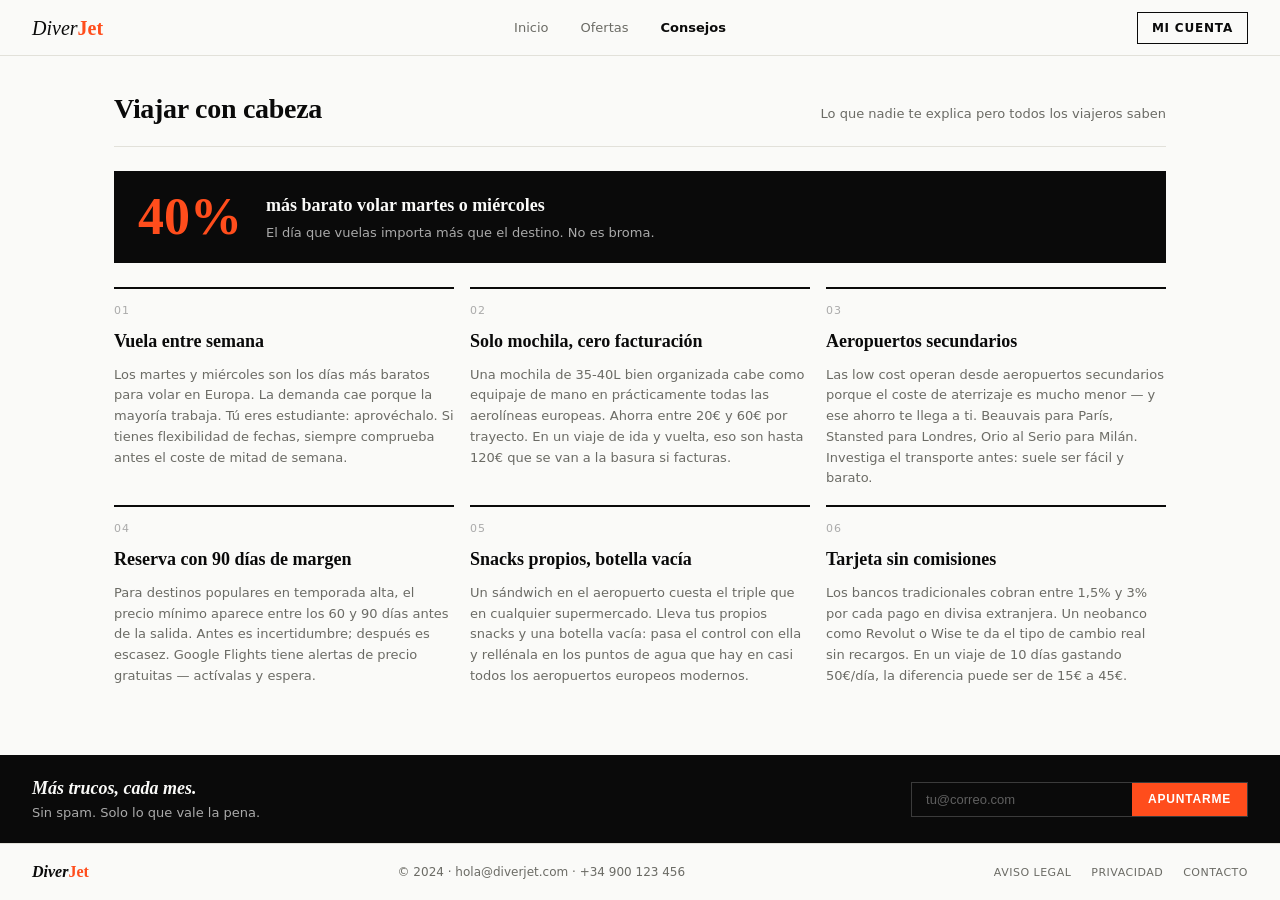
==== consejos.html @ 51740dae "Add files via upload" ====
<!DOCTYPE html>
<html lang="es">
<head>
  <meta charset="utf-8">
  <meta name="viewport" content="width=device-width, initial-scale=1">
  <title>Consejos — DiverJet</title>
  <link rel="stylesheet" href="estilo.css">
</head>
<body>

<nav>
  <a href="index.html" class="logo">Diver<b>Jet</b></a>
  <div class="nav-centro">
    <a href="index.html">Inicio</a>
    <a href="ofertas.html">Ofertas</a>
    <a href="consejos.html" class="activo">Consejos</a>
  </div>
  <a href="login.html" class="nav-btn">Mi cuenta</a>
</nav>

<main>
  <div class="cab">
    <h1>Viajar con cabeza</h1>
    <p>Lo que nadie te explica pero todos los viajeros saben</p>
  </div>

  <!-- Stat destacada -->
  <div style="background:var(--negro);color:var(--blanco);padding:20px 24px;margin-bottom:24px;display:flex;align-items:center;gap:24px;flex-wrap:wrap;">
    <div style="font-family:var(--font-titulo);font-size:52px;font-weight:bold;color:var(--acento);line-height:1;">40%</div>
    <div>
      <div style="font-family:var(--font-titulo);font-size:18px;font-weight:bold;margin-bottom:4px;">más barato volar martes o miércoles</div>
      <div style="font-size:13px;color:#aaa;">El día que vuelas importa más que el destino. No es broma.</div>
    </div>
  </div>

  <div class="grid">

    <div style="border-top: 2px solid var(--negro); padding-top: 14px;">
      <div style="font-size:11px;color:#aaa;text-transform:uppercase;letter-spacing:1px;margin-bottom:8px;">01</div>
      <div style="font-family:var(--font-titulo);font-size:18px;font-weight:bold;margin-bottom:10px;">Vuela entre semana</div>
      <p style="font-size:13px;color:var(--gris-texto);line-height:1.6;">Los martes y miércoles son los días más baratos para volar en Europa. La demanda cae porque la mayoría trabaja. Tú eres estudiante: aprovéchalo. Si tienes flexibilidad de fechas, siempre comprueba antes el coste de mitad de semana.</p>
    </div>

    <div style="border-top: 2px solid var(--negro); padding-top: 14px;">
      <div style="font-size:11px;color:#aaa;text-transform:uppercase;letter-spacing:1px;margin-bottom:8px;">02</div>
      <div style="font-family:var(--font-titulo);font-size:18px;font-weight:bold;margin-bottom:10px;">Solo mochila, cero facturación</div>
      <p style="font-size:13px;color:var(--gris-texto);line-height:1.6;">Una mochila de 35-40L bien organizada cabe como equipaje de mano en prácticamente todas las aerolíneas europeas. Ahorra entre 20€ y 60€ por trayecto. En un viaje de ida y vuelta, eso son hasta 120€ que se van a la basura si facturas.</p>
    </div>

    <div style="border-top: 2px solid var(--negro); padding-top: 14px;">
      <div style="font-size:11px;color:#aaa;text-transform:uppercase;letter-spacing:1px;margin-bottom:8px;">03</div>
      <div style="font-family:var(--font-titulo);font-size:18px;font-weight:bold;margin-bottom:10px;">Aeropuertos secundarios</div>
      <p style="font-size:13px;color:var(--gris-texto);line-height:1.6;">Las low cost operan desde aeropuertos secundarios porque el coste de aterrizaje es mucho menor — y ese ahorro te llega a ti. Beauvais para París, Stansted para Londres, Orio al Serio para Milán. Investiga el transporte antes: suele ser fácil y barato.</p>
    </div>

    <div style="border-top: 2px solid var(--negro); padding-top: 14px;">
      <div style="font-size:11px;color:#aaa;text-transform:uppercase;letter-spacing:1px;margin-bottom:8px;">04</div>
      <div style="font-family:var(--font-titulo);font-size:18px;font-weight:bold;margin-bottom:10px;">Reserva con 90 días de margen</div>
      <p style="font-size:13px;color:var(--gris-texto);line-height:1.6;">Para destinos populares en temporada alta, el precio mínimo aparece entre los 60 y 90 días antes de la salida. Antes es incertidumbre; después es escasez. Google Flights tiene alertas de precio gratuitas — actívalas y espera.</p>
    </div>

    <div style="border-top: 2px solid var(--negro); padding-top: 14px;">
      <div style="font-size:11px;color:#aaa;text-transform:uppercase;letter-spacing:1px;margin-bottom:8px;">05</div>
      <div style="font-family:var(--font-titulo);font-size:18px;font-weight:bold;margin-bottom:10px;">Snacks propios, botella vacía</div>
      <p style="font-size:13px;color:var(--gris-texto);line-height:1.6;">Un sándwich en el aeropuerto cuesta el triple que en cualquier supermercado. Lleva tus propios snacks y una botella vacía: pasa el control con ella y rellénala en los puntos de agua que hay en casi todos los aeropuertos europeos modernos.</p>
    </div>

    <div style="border-top: 2px solid var(--negro); padding-top: 14px;">
      <div style="font-size:11px;color:#aaa;text-transform:uppercase;letter-spacing:1px;margin-bottom:8px;">06</div>
      <div style="font-family:var(--font-titulo);font-size:18px;font-weight:bold;margin-bottom:10px;">Tarjeta sin comisiones</div>
      <p style="font-size:13px;color:var(--gris-texto);line-height:1.6;">Los bancos tradicionales cobran entre 1,5% y 3% por cada pago en divisa extranjera. Un neobanco como Revolut o Wise te da el tipo de cambio real sin recargos. En un viaje de 10 días gastando 50€/día, la diferencia puede ser de 15€ a 45€.</p>
    </div>

  </div>
</main>

<div class="tira-negra">
  <p><b>Más trucos, cada mes.</b><br><span style="font-size:13px;color:#aaa;">Sin spam. Solo lo que vale la pena.</span></p>
  <div class="tira-form">
    <input type="email" placeholder="tu@correo.com">
    <button>Apuntarme</button>
  </div>
</div>

<div class="pie">
  <a href="index.html" class="pie-logo">Diver<b>Jet</b></a>
  <span>© 2024 · hola@diverjet.com · +34 900 123 456</span>
  <ul class="pie-links">
    <li><a href="#">Aviso legal</a></li>
    <li><a href="#">Privacidad</a></li>
    <li><a href="#">Contacto</a></li>
  </ul>
</div>

</body>
</html>
---- estilo.css ----
*, *::before, *::after { box-sizing: border-box; margin: 0; padding: 0; }

:root {
  --negro: #0a0a0a;
  --blanco: #fafaf8;
  --acento: #ff4d1c;
  --gris: #f0efea;
  --gris-borde: #e2e1da;
  --gris-texto: #6b6b65;
  --font-titulo: Georgia, 'Times New Roman', serif;
  --font-cuerpo: system-ui, -apple-system, sans-serif;
}

body {
  font-family: var(--font-cuerpo);
  background: var(--blanco);
  color: var(--negro);
  min-height: 100vh;
  display: flex;
  flex-direction: column;
  line-height: 1.5;
}

/* ── NAV ── */
nav {
  position: sticky; top: 0; z-index: 100;
  background: var(--blanco);
  border-bottom: 1px solid var(--gris-borde);
  padding: 0 32px;
  height: 56px;
  display: flex;
  align-items: center;
  justify-content: space-between;
  gap: 24px;
}

.logo {
  font-family: var(--font-titulo);
  font-style: italic;
  font-size: 20px;
  color: var(--negro);
  text-decoration: none;
  white-space: nowrap;
}
.logo b { color: var(--acento); font-style: normal; }

.nav-centro {
  display: flex;
  gap: 8px;
  align-items: center;
}

.nav-centro a {
  font-size: 13px;
  color: var(--gris-texto);
  text-decoration: none;
  padding: 6px 12px;
  border-radius: 4px;
  transition: background 0.15s, color 0.15s;
}
.nav-centro a:hover { background: var(--gris); color: var(--negro); }
.nav-centro a.activo { color: var(--negro); font-weight: 600; }

.nav-btn {
  font-size: 12px;
  font-weight: 700;
  text-transform: uppercase;
  letter-spacing: 0.8px;
  color: var(--negro);
  text-decoration: none;
  border: 1.5px solid var(--negro);
  padding: 6px 14px;
  transition: all 0.15s;
  white-space: nowrap;
}
.nav-btn:hover { background: var(--negro); color: var(--blanco); }

/* ── CONTENIDO PRINCIPAL ── */
main {
  flex: 1;
  max-width: 1100px;
  width: 100%;
  margin: 0 auto;
  padding: 32px 24px 48px;
}

/* ── CABECERA DE SECCIÓN ── */
.cab {
  margin-bottom: 24px;
  padding-bottom: 16px;
  border-bottom: 1px solid var(--gris-borde);
  display: flex;
  align-items: baseline;
  justify-content: space-between;
  gap: 16px;
}

.cab h1, .cab h2 {
  font-family: var(--font-titulo);
  font-size: 28px;
  font-weight: bold;
  letter-spacing: -0.3px;
}

.cab p {
  font-size: 13px;
  color: var(--gris-texto);
}

/* ── BUSCADOR ── */
.buscador {
  display: flex;
  gap: 0;
  border: 1.5px solid var(--negro);
  margin-bottom: 32px;
}

.buscador input {
  flex: 1;
  padding: 11px 14px;
  border: none;
  border-right: 1px solid var(--gris-borde);
  font-family: var(--font-cuerpo);
  font-size: 14px;
  outline: none;
  background: var(--blanco);
  color: var(--negro);
  min-width: 0;
}
.buscador input::placeholder { color: #bbb; }

.buscador button {
  padding: 0 20px;
  background: var(--negro);
  color: var(--blanco);
  border: none;
  font-size: 12px;
  font-weight: 700;
  text-transform: uppercase;
  letter-spacing: 0.8px;
  cursor: pointer;
  white-space: nowrap;
  transition: background 0.15s;
}
.buscador button:hover { background: var(--acento); }

/* ── GRID DE TARJETAS ── */
.grid {
  display: grid;
  grid-template-columns: repeat(3, 1fr);
  gap: 16px;
}

.grid-2 { grid-template-columns: repeat(2, 1fr); }

/* ── TARJETA DESTINO ── */
.card {
  background: var(--blanco);
  border: 1px solid var(--gris-borde);
  display: flex;
  flex-direction: column;
  transition: border-color 0.15s, box-shadow 0.15s;
}
.card:hover { border-color: var(--negro); box-shadow: 0 2px 12px rgba(0,0,0,0.08); }

.card-inv {
  background: var(--negro);
  color: var(--blanco);
  border-color: var(--negro);
}

.card-head {
  padding: 20px 20px 0;
  display: flex;
  justify-content: space-between;
  align-items: flex-start;
}

.card-ciudad {
  font-family: var(--font-titulo);
  font-size: 22px;
  font-weight: bold;
  line-height: 1.1;
}

.card-inv .card-ciudad { color: var(--blanco); }

.card-precio {
  font-family: var(--font-titulo);
  font-size: 28px;
  font-weight: bold;
  color: var(--acento);
  line-height: 1;
}

.card-body {
  padding: 12px 20px;
  font-size: 13px;
  color: var(--gris-texto);
  line-height: 1.5;
  flex: 1;
}
.card-inv .card-body { color: #aaa; }

.card-pie {
  padding: 12px 20px 16px;
  display: flex;
  justify-content: space-between;
  align-items: center;
  border-top: 1px solid var(--gris-borde);
  gap: 8px;
}
.card-inv .card-pie { border-color: rgba(255,255,255,0.1); }

.card-meta {
  font-size: 11px;
  text-transform: uppercase;
  letter-spacing: 0.8px;
  color: #aaa;
}

/* ── ETIQUETAS ── */
.tag {
  display: inline-block;
  font-size: 10px;
  font-weight: 700;
  text-transform: uppercase;
  letter-spacing: 1px;
  padding: 3px 8px;
}
.tag-negro { background: var(--negro); color: var(--blanco); }
.tag-acento { background: var(--acento); color: var(--blanco); }
.tag-verde { background: #1a7a2e; color: white; }
.tag-amarillo { background: #f59e0b; color: white; }
.tag-gris { background: var(--gris); color: var(--gris-texto); }

/* ── BOTONES ── */
.btn {
  display: inline-block;
  font-size: 12px;
  font-weight: 700;
  text-transform: uppercase;
  letter-spacing: 0.8px;
  padding: 8px 16px;
  border: none;
  cursor: pointer;
  text-decoration: none;
  transition: all 0.15s;
}
.btn-negro { background: var(--negro); color: var(--blanco); }
.btn-negro:hover { background: var(--acento); }
.btn-gris { background: var(--gris); color: var(--negro); border: 1px solid var(--gris-borde); }
.btn-gris:hover { background: var(--gris-borde); }
.btn-outline { background: transparent; color: var(--negro); border: 1.5px solid var(--negro); }
.btn-outline:hover { background: var(--negro); color: var(--blanco); }
.btn-w { width: 100%; text-align: center; display: block; }

/* ── FORMULARIOS ── */
.form-grupo { margin-bottom: 16px; }

.form-grupo label {
  display: block;
  font-size: 11px;
  font-weight: 700;
  text-transform: uppercase;
  letter-spacing: 0.8px;
  margin-bottom: 6px;
}

.form-grupo input {
  width: 100%;
  padding: 11px 14px;
  border: 1.5px solid var(--gris-borde);
  font-family: var(--font-cuerpo);
  font-size: 14px;
  background: var(--blanco);
  color: var(--negro);
  outline: none;
  transition: border-color 0.15s;
}
.form-grupo input:focus { border-color: var(--negro); }
.form-grupo input::placeholder { color: #bbb; }

/* ── TIRA NEGRA ── */
.tira-negra {
  background: var(--negro);
  color: var(--blanco);
  padding: 20px 32px;
  display: flex;
  align-items: center;
  justify-content: space-between;
  gap: 16px;
  flex-wrap: wrap;
}
.tira-negra p { font-size: 14px; }
.tira-negra p b { font-family: var(--font-titulo); font-style: italic; font-size: 18px; }

.tira-form {
  display: flex;
  border: 1px solid rgba(255,255,255,0.2);
}
.tira-form input {
  padding: 9px 14px;
  background: transparent;
  border: none;
  color: var(--blanco);
  font-size: 13px;
  outline: none;
  width: 220px;
}
.tira-form input::placeholder { color: rgba(255,255,255,0.35); }
.tira-form button {
  padding: 9px 16px;
  background: var(--acento);
  border: none;
  color: white;
  font-size: 12px;
  font-weight: 700;
  text-transform: uppercase;
  letter-spacing: 0.8px;
  cursor: pointer;
}

/* ── PIE MINIMALISTA ── */
.pie {
  border-top: 1px solid var(--gris-borde);
  padding: 16px 32px;
  display: flex;
  align-items: center;
  justify-content: space-between;
  gap: 16px;
  flex-wrap: wrap;
  font-size: 12px;
  color: var(--gris-texto);
}

.pie-logo {
  font-family: var(--font-titulo);
  font-style: italic;
  font-weight: bold;
  font-size: 16px;
  color: var(--negro);
  text-decoration: none;
}
.pie-logo b { color: var(--acento); font-style: normal; }

.pie-links {
  display: flex;
  gap: 20px;
  list-style: none;
}
.pie-links a {
  color: var(--gris-texto);
  text-decoration: none;
  font-size: 11px;
  text-transform: uppercase;
  letter-spacing: 0.5px;
}
.pie-links a:hover { color: var(--negro); }

/* ── RESPONSIVE ── */
@media (max-width: 900px) {
  .grid { grid-template-columns: repeat(2, 1fr); }
  .grid-2 { grid-template-columns: 1fr; }
}

@media (max-width: 600px) {
  nav { padding: 0 16px; }
  .nav-centro { display: none; }
  main { padding: 20px 16px 32px; }
  .buscador { flex-direction: column; }
  .buscador input { border-right: none; border-bottom: 1px solid var(--gris-borde); }
  .buscador button { padding: 12px; }
  .grid { grid-template-columns: 1fr; }
  .cab { flex-direction: column; gap: 4px; }
  .tira-negra { flex-direction: column; align-items: flex-start; }
  .tira-form input { width: 100%; }
  .pie { flex-direction: column; align-items: flex-start; }
}
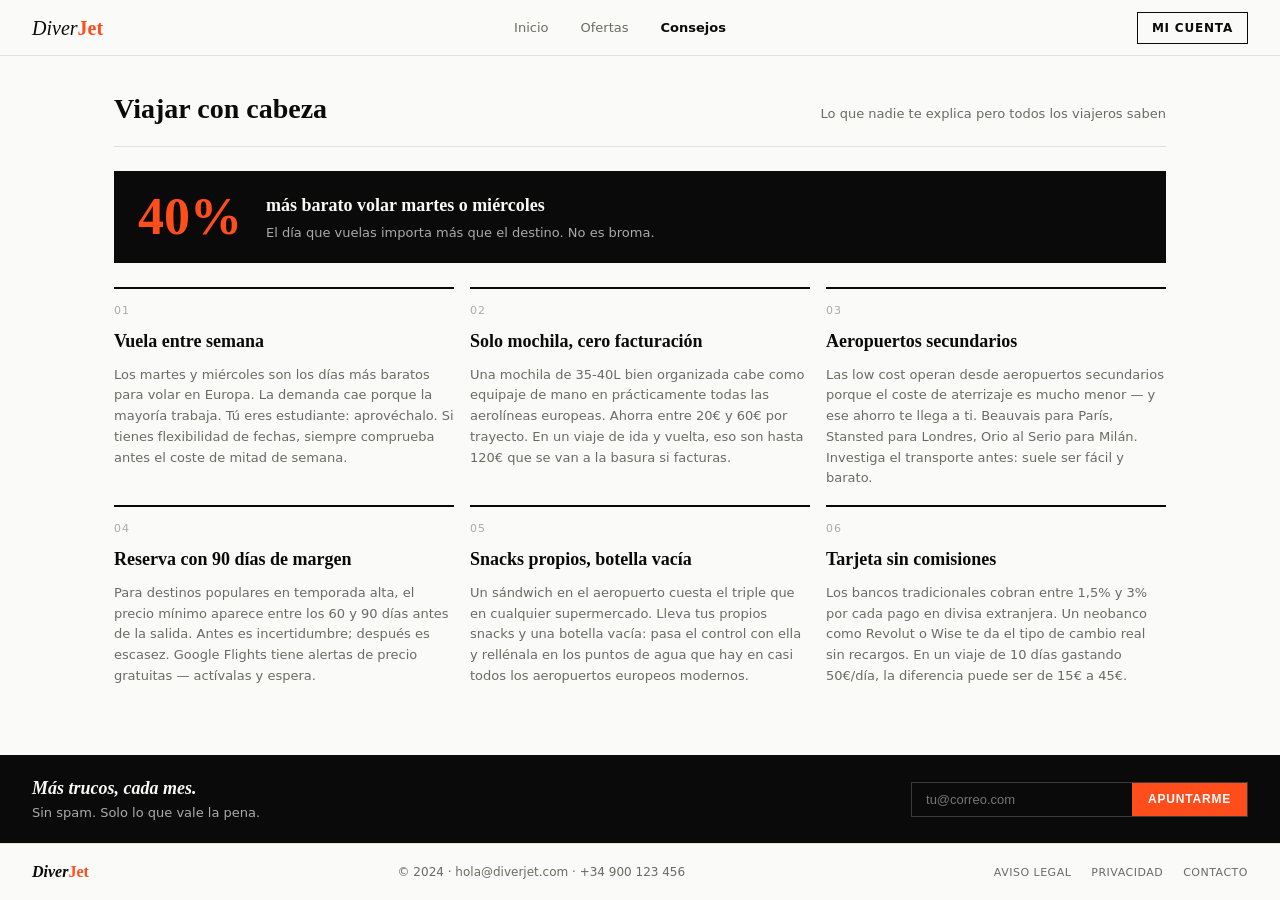
==== commit a7309291: "Refactoriza estilos: sin inline CSS y clases más simples" ====
--- a/consejos.html
+++ b/consejos.html
@@ -25,57 +25,57 @@
   </div>
 
   <!-- Stat destacada -->
-  <div style="background:var(--negro);color:var(--blanco);padding:20px 24px;margin-bottom:24px;display:flex;align-items:center;gap:24px;flex-wrap:wrap;">
-    <div style="font-family:var(--font-titulo);font-size:52px;font-weight:bold;color:var(--acento);line-height:1;">40%</div>
+  <div class="tip-stat">
+    <div class="tip-stat-num">40%</div>
     <div>
-      <div style="font-family:var(--font-titulo);font-size:18px;font-weight:bold;margin-bottom:4px;">más barato volar martes o miércoles</div>
-      <div style="font-size:13px;color:#aaa;">El día que vuelas importa más que el destino. No es broma.</div>
+      <div class="tip-stat-title">más barato volar martes o miércoles</div>
+      <div class="note">El día que vuelas importa más que el destino. No es broma.</div>
     </div>
   </div>
 
   <div class="grid">
 
-    <div style="border-top: 2px solid var(--negro); padding-top: 14px;">
-      <div style="font-size:11px;color:#aaa;text-transform:uppercase;letter-spacing:1px;margin-bottom:8px;">01</div>
-      <div style="font-family:var(--font-titulo);font-size:18px;font-weight:bold;margin-bottom:10px;">Vuela entre semana</div>
-      <p style="font-size:13px;color:var(--gris-texto);line-height:1.6;">Los martes y miércoles son los días más baratos para volar en Europa. La demanda cae porque la mayoría trabaja. Tú eres estudiante: aprovéchalo. Si tienes flexibilidad de fechas, siempre comprueba antes el coste de mitad de semana.</p>
+    <div class="section-item">
+      <div class="section-num">01</div>
+      <div class="section-title">Vuela entre semana</div>
+      <p class="section-text">Los martes y miércoles son los días más baratos para volar en Europa. La demanda cae porque la mayoría trabaja. Tú eres estudiante: aprovéchalo. Si tienes flexibilidad de fechas, siempre comprueba antes el coste de mitad de semana.</p>
     </div>
 
-    <div style="border-top: 2px solid var(--negro); padding-top: 14px;">
-      <div style="font-size:11px;color:#aaa;text-transform:uppercase;letter-spacing:1px;margin-bottom:8px;">02</div>
-      <div style="font-family:var(--font-titulo);font-size:18px;font-weight:bold;margin-bottom:10px;">Solo mochila, cero facturación</div>
-      <p style="font-size:13px;color:var(--gris-texto);line-height:1.6;">Una mochila de 35-40L bien organizada cabe como equipaje de mano en prácticamente todas las aerolíneas europeas. Ahorra entre 20€ y 60€ por trayecto. En un viaje de ida y vuelta, eso son hasta 120€ que se van a la basura si facturas.</p>
+    <div class="section-item">
+      <div class="section-num">02</div>
+      <div class="section-title">Solo mochila, cero facturación</div>
+      <p class="section-text">Una mochila de 35-40L bien organizada cabe como equipaje de mano en prácticamente todas las aerolíneas europeas. Ahorra entre 20€ y 60€ por trayecto. En un viaje de ida y vuelta, eso son hasta 120€ que se van a la basura si facturas.</p>
     </div>
 
-    <div style="border-top: 2px solid var(--negro); padding-top: 14px;">
-      <div style="font-size:11px;color:#aaa;text-transform:uppercase;letter-spacing:1px;margin-bottom:8px;">03</div>
-      <div style="font-family:var(--font-titulo);font-size:18px;font-weight:bold;margin-bottom:10px;">Aeropuertos secundarios</div>
-      <p style="font-size:13px;color:var(--gris-texto);line-height:1.6;">Las low cost operan desde aeropuertos secundarios porque el coste de aterrizaje es mucho menor — y ese ahorro te llega a ti. Beauvais para París, Stansted para Londres, Orio al Serio para Milán. Investiga el transporte antes: suele ser fácil y barato.</p>
+    <div class="section-item">
+      <div class="section-num">03</div>
+      <div class="section-title">Aeropuertos secundarios</div>
+      <p class="section-text">Las low cost operan desde aeropuertos secundarios porque el coste de aterrizaje es mucho menor — y ese ahorro te llega a ti. Beauvais para París, Stansted para Londres, Orio al Serio para Milán. Investiga el transporte antes: suele ser fácil y barato.</p>
     </div>
 
-    <div style="border-top: 2px solid var(--negro); padding-top: 14px;">
-      <div style="font-size:11px;color:#aaa;text-transform:uppercase;letter-spacing:1px;margin-bottom:8px;">04</div>
-      <div style="font-family:var(--font-titulo);font-size:18px;font-weight:bold;margin-bottom:10px;">Reserva con 90 días de margen</div>
-      <p style="font-size:13px;color:var(--gris-texto);line-height:1.6;">Para destinos populares en temporada alta, el precio mínimo aparece entre los 60 y 90 días antes de la salida. Antes es incertidumbre; después es escasez. Google Flights tiene alertas de precio gratuitas — actívalas y espera.</p>
+    <div class="section-item">
+      <div class="section-num">04</div>
+      <div class="section-title">Reserva con 90 días de margen</div>
+      <p class="section-text">Para destinos populares en temporada alta, el precio mínimo aparece entre los 60 y 90 días antes de la salida. Antes es incertidumbre; después es escasez. Google Flights tiene alertas de precio gratuitas — actívalas y espera.</p>
     </div>
 
-    <div style="border-top: 2px solid var(--negro); padding-top: 14px;">
-      <div style="font-size:11px;color:#aaa;text-transform:uppercase;letter-spacing:1px;margin-bottom:8px;">05</div>
-      <div style="font-family:var(--font-titulo);font-size:18px;font-weight:bold;margin-bottom:10px;">Snacks propios, botella vacía</div>
-      <p style="font-size:13px;color:var(--gris-texto);line-height:1.6;">Un sándwich en el aeropuerto cuesta el triple que en cualquier supermercado. Lleva tus propios snacks y una botella vacía: pasa el control con ella y rellénala en los puntos de agua que hay en casi todos los aeropuertos europeos modernos.</p>
+    <div class="section-item">
+      <div class="section-num">05</div>
+      <div class="section-title">Snacks propios, botella vacía</div>
+      <p class="section-text">Un sándwich en el aeropuerto cuesta el triple que en cualquier supermercado. Lleva tus propios snacks y una botella vacía: pasa el control con ella y rellénala en los puntos de agua que hay en casi todos los aeropuertos europeos modernos.</p>
     </div>
 
-    <div style="border-top: 2px solid var(--negro); padding-top: 14px;">
-      <div style="font-size:11px;color:#aaa;text-transform:uppercase;letter-spacing:1px;margin-bottom:8px;">06</div>
-      <div style="font-family:var(--font-titulo);font-size:18px;font-weight:bold;margin-bottom:10px;">Tarjeta sin comisiones</div>
-      <p style="font-size:13px;color:var(--gris-texto);line-height:1.6;">Los bancos tradicionales cobran entre 1,5% y 3% por cada pago en divisa extranjera. Un neobanco como Revolut o Wise te da el tipo de cambio real sin recargos. En un viaje de 10 días gastando 50€/día, la diferencia puede ser de 15€ a 45€.</p>
+    <div class="section-item">
+      <div class="section-num">06</div>
+      <div class="section-title">Tarjeta sin comisiones</div>
+      <p class="section-text">Los bancos tradicionales cobran entre 1,5% y 3% por cada pago en divisa extranjera. Un neobanco como Revolut o Wise te da el tipo de cambio real sin recargos. En un viaje de 10 días gastando 50€/día, la diferencia puede ser de 15€ a 45€.</p>
     </div>
 
   </div>
 </main>
 
 <div class="tira-negra">
-  <p><b>Más trucos, cada mes.</b><br><span style="font-size:13px;color:#aaa;">Sin spam. Solo lo que vale la pena.</span></p>
+  <p><b>Más trucos, cada mes.</b><br><span class="note">Sin spam. Solo lo que vale la pena.</span></p>
   <div class="tira-form">
     <input type="email" placeholder="tu@correo.com">
     <button>Apuntarme</button>
--- a/estilo.css
+++ b/estilo.css
@@ -21,7 +21,8 @@
   line-height: 1.5;
 }
 
-/* ── NAV ── */
+body.auth { background: var(--gris); }
+
 nav {
   position: sticky; top: 0; z-index: 100;
   background: var(--blanco);
@@ -44,19 +45,13 @@
 }
 .logo b { color: var(--acento); font-style: normal; }
 
-.nav-centro {
-  display: flex;
-  gap: 8px;
-  align-items: center;
-}
-
+.nav-centro { display: flex; gap: 8px; align-items: center; }
 .nav-centro a {
   font-size: 13px;
   color: var(--gris-texto);
   text-decoration: none;
   padding: 6px 12px;
   border-radius: 4px;
-  transition: background 0.15s, color 0.15s;
 }
 .nav-centro a:hover { background: var(--gris); color: var(--negro); }
 .nav-centro a.activo { color: var(--negro); font-weight: 600; }
@@ -70,12 +65,10 @@
   text-decoration: none;
   border: 1.5px solid var(--negro);
   padding: 6px 14px;
-  transition: all 0.15s;
   white-space: nowrap;
 }
 .nav-btn:hover { background: var(--negro); color: var(--blanco); }
 
-/* ── CONTENIDO PRINCIPAL ── */
 main {
   flex: 1;
   max-width: 1100px;
@@ -84,7 +77,6 @@
   padding: 32px 24px 48px;
 }
 
-/* ── CABECERA DE SECCIÓN ── */
 .cab {
   margin-bottom: 24px;
   padding-bottom: 16px;
@@ -94,41 +86,27 @@
   justify-content: space-between;
   gap: 16px;
 }
-
 .cab h1, .cab h2 {
   font-family: var(--font-titulo);
   font-size: 28px;
   font-weight: bold;
-  letter-spacing: -0.3px;
-}
-
-.cab p {
-  font-size: 13px;
-  color: var(--gris-texto);
-}
-
-/* ── BUSCADOR ── */
+}
+.cab p { font-size: 13px; color: var(--gris-texto); }
+
 .buscador {
   display: flex;
-  gap: 0;
   border: 1.5px solid var(--negro);
   margin-bottom: 32px;
 }
-
 .buscador input {
   flex: 1;
   padding: 11px 14px;
   border: none;
   border-right: 1px solid var(--gris-borde);
-  font-family: var(--font-cuerpo);
   font-size: 14px;
-  outline: none;
-  background: var(--blanco);
-  color: var(--negro);
+  background: var(--blanco);
   min-width: 0;
 }
-.buscador input::placeholder { color: #bbb; }
-
 .buscador button {
   padding: 0 20px;
   background: var(--negro);
@@ -139,35 +117,19 @@
   text-transform: uppercase;
   letter-spacing: 0.8px;
   cursor: pointer;
-  white-space: nowrap;
-  transition: background 0.15s;
-}
-.buscador button:hover { background: var(--acento); }
-
-/* ── GRID DE TARJETAS ── */
-.grid {
-  display: grid;
-  grid-template-columns: repeat(3, 1fr);
-  gap: 16px;
-}
-
+}
+
+.grid { display: grid; grid-template-columns: repeat(3, 1fr); gap: 16px; }
 .grid-2 { grid-template-columns: repeat(2, 1fr); }
 
-/* ── TARJETA DESTINO ── */
 .card {
   background: var(--blanco);
   border: 1px solid var(--gris-borde);
   display: flex;
   flex-direction: column;
-  transition: border-color 0.15s, box-shadow 0.15s;
-}
-.card:hover { border-color: var(--negro); box-shadow: 0 2px 12px rgba(0,0,0,0.08); }
-
-.card-inv {
-  background: var(--negro);
-  color: var(--blanco);
-  border-color: var(--negro);
-}
+}
+.card:hover { border-color: var(--negro); }
+.card-inv { background: var(--negro); color: var(--blanco); border-color: var(--negro); }
 
 .card-head {
   padding: 20px 20px 0;
@@ -175,16 +137,12 @@
   justify-content: space-between;
   align-items: flex-start;
 }
-
 .card-ciudad {
   font-family: var(--font-titulo);
   font-size: 22px;
   font-weight: bold;
   line-height: 1.1;
 }
-
-.card-inv .card-ciudad { color: var(--blanco); }
-
 .card-precio {
   font-family: var(--font-titulo);
   font-size: 28px;
@@ -192,16 +150,11 @@
   color: var(--acento);
   line-height: 1;
 }
-
-.card-body {
-  padding: 12px 20px;
-  font-size: 13px;
-  color: var(--gris-texto);
-  line-height: 1.5;
-  flex: 1;
-}
+.airport { font-size: 11px; text-transform: uppercase; letter-spacing: 0.8px; color: #aaa; margin-top: 4px; }
+.card-inv .airport { color: #888; }
+
+.card-body { padding: 12px 20px; font-size: 13px; color: var(--gris-texto); flex: 1; }
 .card-inv .card-body { color: #aaa; }
-
 .card-pie {
   padding: 12px 20px 16px;
   display: flex;
@@ -210,31 +163,14 @@
   border-top: 1px solid var(--gris-borde);
   gap: 8px;
 }
-.card-inv .card-pie { border-color: rgba(255,255,255,0.1); }
-
-.card-meta {
-  font-size: 11px;
-  text-transform: uppercase;
-  letter-spacing: 0.8px;
-  color: #aaa;
-}
-
-/* ── ETIQUETAS ── */
-.tag {
-  display: inline-block;
-  font-size: 10px;
-  font-weight: 700;
-  text-transform: uppercase;
-  letter-spacing: 1px;
-  padding: 3px 8px;
-}
+.card-meta { font-size: 11px; text-transform: uppercase; letter-spacing: 0.8px; color: #aaa; }
+
+.tag { display: inline-block; font-size: 10px; font-weight: 700; text-transform: uppercase; letter-spacing: 1px; padding: 3px 8px; }
 .tag-negro { background: var(--negro); color: var(--blanco); }
 .tag-acento { background: var(--acento); color: var(--blanco); }
-.tag-verde { background: #1a7a2e; color: white; }
-.tag-amarillo { background: #f59e0b; color: white; }
-.tag-gris { background: var(--gris); color: var(--gris-texto); }
-
-/* ── BOTONES ── */
+.tag-verde { background: #1a7a2e; color: #fff; }
+.tag-amarillo { background: #f59e0b; color: #fff; }
+
 .btn {
   display: inline-block;
   font-size: 12px;
@@ -242,46 +178,24 @@
   text-transform: uppercase;
   letter-spacing: 0.8px;
   padding: 8px 16px;
-  border: none;
-  cursor: pointer;
   text-decoration: none;
-  transition: all 0.15s;
 }
 .btn-negro { background: var(--negro); color: var(--blanco); }
-.btn-negro:hover { background: var(--acento); }
 .btn-gris { background: var(--gris); color: var(--negro); border: 1px solid var(--gris-borde); }
-.btn-gris:hover { background: var(--gris-borde); }
-.btn-outline { background: transparent; color: var(--negro); border: 1.5px solid var(--negro); }
-.btn-outline:hover { background: var(--negro); color: var(--blanco); }
 .btn-w { width: 100%; text-align: center; display: block; }
-
-/* ── FORMULARIOS ── */
+.btn-lg { padding: 13px; }
+.btn-gap { margin-top: 4px; }
+
 .form-grupo { margin-bottom: 16px; }
-
-.form-grupo label {
-  display: block;
-  font-size: 11px;
-  font-weight: 700;
-  text-transform: uppercase;
-  letter-spacing: 0.8px;
-  margin-bottom: 6px;
-}
-
+.form-grupo label { display: block; font-size: 11px; font-weight: 700; text-transform: uppercase; letter-spacing: 0.8px; margin-bottom: 6px; }
 .form-grupo input {
   width: 100%;
   padding: 11px 14px;
   border: 1.5px solid var(--gris-borde);
-  font-family: var(--font-cuerpo);
   font-size: 14px;
   background: var(--blanco);
-  color: var(--negro);
-  outline: none;
-  transition: border-color 0.15s;
-}
-.form-grupo input:focus { border-color: var(--negro); }
-.form-grupo input::placeholder { color: #bbb; }
-
-/* ── TIRA NEGRA ── */
+}
+
 .tira-negra {
   background: var(--negro);
   color: var(--blanco);
@@ -294,34 +208,11 @@
 }
 .tira-negra p { font-size: 14px; }
 .tira-negra p b { font-family: var(--font-titulo); font-style: italic; font-size: 18px; }
-
-.tira-form {
-  display: flex;
-  border: 1px solid rgba(255,255,255,0.2);
-}
-.tira-form input {
-  padding: 9px 14px;
-  background: transparent;
-  border: none;
-  color: var(--blanco);
-  font-size: 13px;
-  outline: none;
-  width: 220px;
-}
-.tira-form input::placeholder { color: rgba(255,255,255,0.35); }
-.tira-form button {
-  padding: 9px 16px;
-  background: var(--acento);
-  border: none;
-  color: white;
-  font-size: 12px;
-  font-weight: 700;
-  text-transform: uppercase;
-  letter-spacing: 0.8px;
-  cursor: pointer;
-}
-
-/* ── PIE MINIMALISTA ── */
+.note { font-size: 13px; color: #aaa; }
+.tira-form { display: flex; border: 1px solid rgba(255,255,255,0.2); }
+.tira-form input { padding: 9px 14px; background: transparent; border: none; color: var(--blanco); font-size: 13px; width: 220px; }
+.tira-form button { padding: 9px 16px; background: var(--acento); border: none; color: #fff; font-size: 12px; font-weight: 700; text-transform: uppercase; letter-spacing: 0.8px; cursor: pointer; }
+
 .pie {
   border-top: 1px solid var(--gris-borde);
   padding: 16px 32px;
@@ -333,35 +224,87 @@
   font-size: 12px;
   color: var(--gris-texto);
 }
-
-.pie-logo {
-  font-family: var(--font-titulo);
-  font-style: italic;
-  font-weight: bold;
-  font-size: 16px;
-  color: var(--negro);
-  text-decoration: none;
-}
+.pie-logo { font-family: var(--font-titulo); font-style: italic; font-weight: bold; font-size: 16px; color: var(--negro); text-decoration: none; }
 .pie-logo b { color: var(--acento); font-style: normal; }
-
-.pie-links {
-  display: flex;
-  gap: 20px;
-  list-style: none;
-}
-.pie-links a {
-  color: var(--gris-texto);
-  text-decoration: none;
-  font-size: 11px;
-  text-transform: uppercase;
-  letter-spacing: 0.5px;
-}
-.pie-links a:hover { color: var(--negro); }
-
-/* ── RESPONSIVE ── */
+.pie-links { display: flex; gap: 20px; list-style: none; }
+.pie-links a { color: var(--gris-texto); text-decoration: none; font-size: 11px; text-transform: uppercase; letter-spacing: 0.5px; }
+
+/* utilidades */
+.mt-8 { margin-top: 8px; }
+.mb-32 { margin-bottom: 32px; }
+.mb-8 { margin-bottom: 8px; }
+.link-muted { font-size: 13px; color: var(--gris-texto); text-decoration: none; }
+.section-item { border-top: 2px solid var(--negro); padding-top: 14px; }
+.section-num { font-size: 11px; color: #aaa; text-transform: uppercase; letter-spacing: 1px; margin-bottom: 8px; }
+.section-title { font-family: var(--font-titulo); font-size: 18px; font-weight: bold; margin-bottom: 10px; }
+.section-text { font-size: 13px; color: var(--gris-texto); line-height: 1.6; }
+.home .section-title { font-size: 17px; margin-bottom: 8px; }
+.home .section-text { line-height: 1.5; }
+
+/* login */
+.login-wrap { flex: 1; display: flex; align-items: center; justify-content: center; padding: 40px 16px; }
+.login-box { background: var(--blanco); border: 1px solid var(--gris-borde); padding: 40px 36px; width: 100%; max-width: 400px; }
+.login-titulo { font-family: var(--font-titulo); font-size: 26px; font-weight: bold; margin-bottom: 4px; }
+.login-sub { font-size: 13px; color: var(--gris-texto); margin-bottom: 28px; }
+.divider { height: 1px; background: var(--gris-borde); margin: 24px 0; }
+.forgot { display: block; text-align: right; font-size: 12px; color: var(--gris-texto); text-decoration: none; margin-top: -8px; margin-bottom: 20px; }
+.login-pie { font-size: 13px; color: var(--gris-texto); text-align: center; }
+.login-pie a { color: var(--negro); font-weight: 700; text-decoration: none; }
+
+/* registro */
+.reg-wrap { flex: 1; display: flex; justify-content: center; padding: 40px 16px; }
+.reg-pitch { background: var(--negro); color: var(--blanco); padding: 40px 36px; width: 320px; display: flex; flex-direction: column; justify-content: center; gap: 20px; }
+.reg-pitch h2 { font-family: var(--font-titulo); font-size: 26px; font-weight: bold; line-height: 1.2; }
+.reg-pitch h2 em { color: var(--acento); }
+.pitch-list { list-style: none; display: flex; flex-direction: column; gap: 12px; }
+.pitch-list li { font-size: 13px; color: #aaa; display: flex; gap: 10px; }
+.pitch-list li::before { content: '→'; color: var(--acento); }
+.reg-box { background: var(--blanco); border: 1px solid var(--gris-borde); border-left: none; padding: 40px 36px; width: 380px; }
+.reg-titulo { font-family: var(--font-titulo); font-size: 24px; font-weight: bold; margin-bottom: 4px; }
+.reg-sub, .reg-pie { font-size: 13px; color: var(--gris-texto); }
+.reg-sub { margin-bottom: 24px; }
+.reg-pie { text-align: center; margin-top: 20px; }
+.reg-pie a { color: var(--negro); font-weight: 700; text-decoration: none; }
+
+/* ofertas */
+.filtros { display: flex; gap: 8px; margin-bottom: 20px; flex-wrap: wrap; align-items: center; }
+.filtro-label { font-size: 11px; font-weight: 700; text-transform: uppercase; letter-spacing: 0.8px; color: var(--gris-texto); }
+.filtro-btn { font-size: 12px; padding: 5px 12px; border: 1px solid var(--gris-borde); background: var(--blanco); }
+.filtro-btn.on { background: var(--negro); color: var(--blanco); border-color: var(--negro); }
+.contador { font-size: 12px; color: var(--gris-texto); margin-bottom: 16px; }
+.contador b { color: var(--negro); }
+
+/* consejos */
+.tip-stat { background: var(--negro); color: var(--blanco); padding: 20px 24px; margin-bottom: 24px; display: flex; align-items: center; gap: 24px; flex-wrap: wrap; }
+.tip-stat-num { font-family: var(--font-titulo); font-size: 52px; font-weight: bold; color: var(--acento); line-height: 1; }
+.tip-stat-title { font-family: var(--font-titulo); font-size: 18px; font-weight: bold; margin-bottom: 4px; }
+
+/* perfil */
+.subhead { font-size: 11px; font-weight: 700; text-transform: uppercase; letter-spacing: 1px; color: var(--gris-texto); margin-bottom: 12px; display: flex; align-items: center; gap: 10px; }
+.subhead.mt { margin-top: 28px; }
+.subhead .line { flex: 1; height: 1px; background: var(--gris-borde); display: block; }
+.viaje-row { border: 1px solid var(--gris-borde); padding: 20px; display: flex; justify-content: space-between; align-items: center; gap: 16px; flex-wrap: wrap; margin-bottom: 8px; }
+.viaje-row.alerta { border-color: #f59e0b; border-width: 1.5px; }
+.viaje-info { display: flex; gap: 16px; align-items: center; flex: 1; min-width: 0; }
+.viaje-iata { width: 60px; height: 60px; background: var(--negro); color: var(--blanco); display: flex; flex-direction: column; align-items: center; justify-content: center; font-size: 14px; font-weight: 700; letter-spacing: 1px; }
+.viaje-iata small { font-size: 9px; color: #aaa; }
+.viaje-titulo { font-family: var(--font-titulo); font-size: 18px; font-weight: bold; margin-bottom: 4px; display: flex; gap: 8px; flex-wrap: wrap; }
+.viaje-detalle { font-size: 13px; color: var(--gris-texto); }
+.viaje-link { font-size: 12px; font-weight: 700; color: var(--negro); text-decoration: none; border-bottom: 1px solid var(--negro); margin-top: 6px; display: inline-block; }
+.viaje-accion { text-align: right; }
+.viaje-precio { font-family: var(--font-titulo); font-size: 28px; font-weight: bold; margin-bottom: 8px; }
+.viaje-precio-pagado { color: var(--gris-texto); }
+.timer { font-size: 11px; color: #f59e0b; font-weight: 700; text-transform: uppercase; letter-spacing: 0.5px; margin-bottom: 8px; }
+
 @media (max-width: 900px) {
   .grid { grid-template-columns: repeat(2, 1fr); }
   .grid-2 { grid-template-columns: 1fr; }
+}
+
+@media (max-width: 720px) {
+  .reg-wrap { flex-direction: column; padding: 20px 16px; }
+  .reg-pitch, .reg-box { width: 100%; }
+  .reg-box { border-left: 1px solid var(--gris-borde); border-top: none; }
 }
 
 @media (max-width: 600px) {
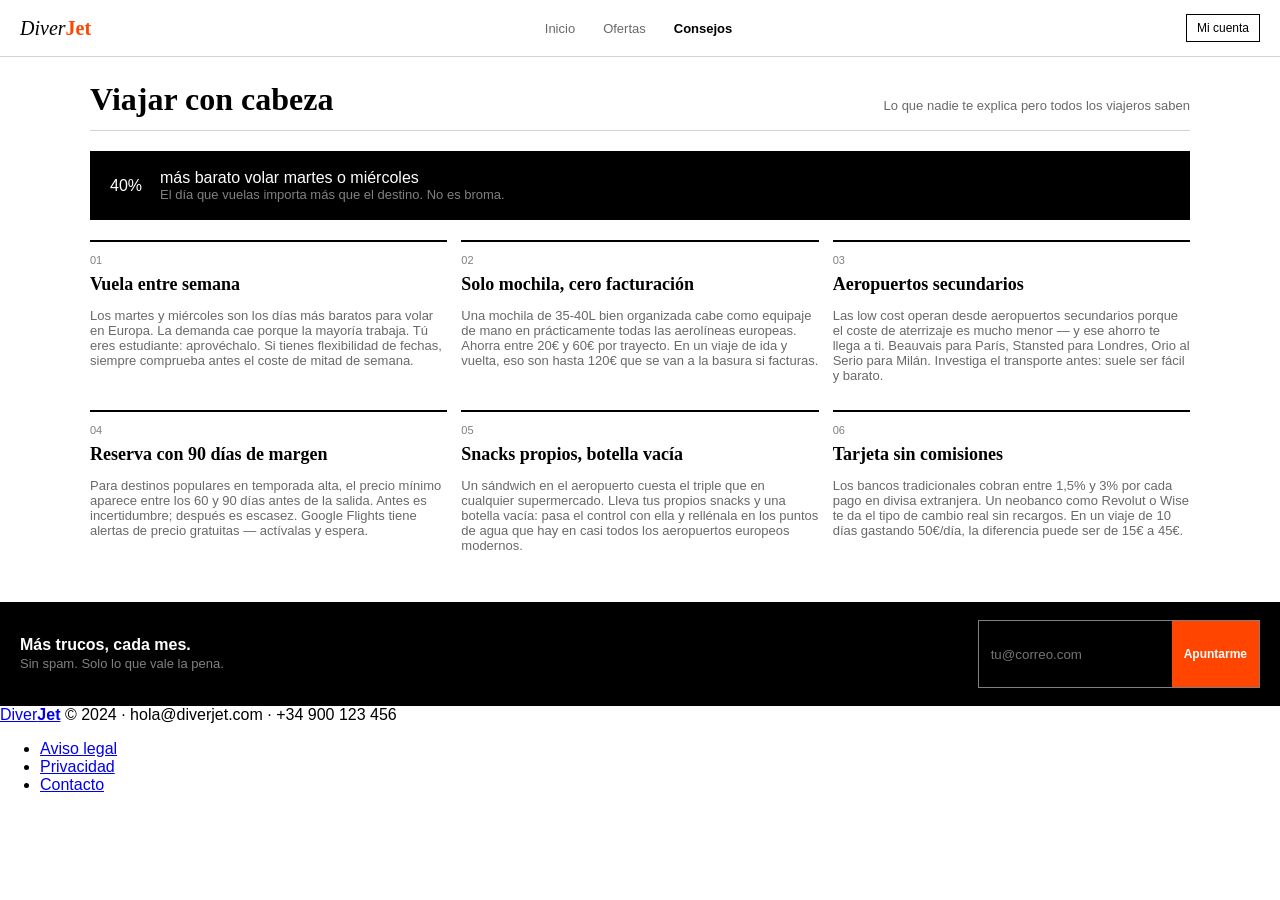
==== commit f3f4e7ef: "Aplica CSS básico con clases cortas y legibles" ====
--- a/consejos.html
+++ b/consejos.html
@@ -25,57 +25,57 @@
   </div>
 
   <!-- Stat destacada -->
-  <div class="tip-stat">
-    <div class="tip-stat-num">40%</div>
+  <div class="resumen">
+    <div class="resumen-num">40%</div>
     <div>
-      <div class="tip-stat-title">más barato volar martes o miércoles</div>
-      <div class="note">El día que vuelas importa más que el destino. No es broma.</div>
+      <div class="resumen-titulo">más barato volar martes o miércoles</div>
+      <div class="mini">El día que vuelas importa más que el destino. No es broma.</div>
     </div>
   </div>
 
   <div class="grid">
 
-    <div class="section-item">
-      <div class="section-num">01</div>
-      <div class="section-title">Vuela entre semana</div>
-      <p class="section-text">Los martes y miércoles son los días más baratos para volar en Europa. La demanda cae porque la mayoría trabaja. Tú eres estudiante: aprovéchalo. Si tienes flexibilidad de fechas, siempre comprueba antes el coste de mitad de semana.</p>
+    <div class="tip">
+      <div class="tip-num">01</div>
+      <div class="tip-titulo">Vuela entre semana</div>
+      <p class="tip-texto">Los martes y miércoles son los días más baratos para volar en Europa. La demanda cae porque la mayoría trabaja. Tú eres estudiante: aprovéchalo. Si tienes flexibilidad de fechas, siempre comprueba antes el coste de mitad de semana.</p>
     </div>
 
-    <div class="section-item">
-      <div class="section-num">02</div>
-      <div class="section-title">Solo mochila, cero facturación</div>
-      <p class="section-text">Una mochila de 35-40L bien organizada cabe como equipaje de mano en prácticamente todas las aerolíneas europeas. Ahorra entre 20€ y 60€ por trayecto. En un viaje de ida y vuelta, eso son hasta 120€ que se van a la basura si facturas.</p>
+    <div class="tip">
+      <div class="tip-num">02</div>
+      <div class="tip-titulo">Solo mochila, cero facturación</div>
+      <p class="tip-texto">Una mochila de 35-40L bien organizada cabe como equipaje de mano en prácticamente todas las aerolíneas europeas. Ahorra entre 20€ y 60€ por trayecto. En un viaje de ida y vuelta, eso son hasta 120€ que se van a la basura si facturas.</p>
     </div>
 
-    <div class="section-item">
-      <div class="section-num">03</div>
-      <div class="section-title">Aeropuertos secundarios</div>
-      <p class="section-text">Las low cost operan desde aeropuertos secundarios porque el coste de aterrizaje es mucho menor — y ese ahorro te llega a ti. Beauvais para París, Stansted para Londres, Orio al Serio para Milán. Investiga el transporte antes: suele ser fácil y barato.</p>
+    <div class="tip">
+      <div class="tip-num">03</div>
+      <div class="tip-titulo">Aeropuertos secundarios</div>
+      <p class="tip-texto">Las low cost operan desde aeropuertos secundarios porque el coste de aterrizaje es mucho menor — y ese ahorro te llega a ti. Beauvais para París, Stansted para Londres, Orio al Serio para Milán. Investiga el transporte antes: suele ser fácil y barato.</p>
     </div>
 
-    <div class="section-item">
-      <div class="section-num">04</div>
-      <div class="section-title">Reserva con 90 días de margen</div>
-      <p class="section-text">Para destinos populares en temporada alta, el precio mínimo aparece entre los 60 y 90 días antes de la salida. Antes es incertidumbre; después es escasez. Google Flights tiene alertas de precio gratuitas — actívalas y espera.</p>
+    <div class="tip">
+      <div class="tip-num">04</div>
+      <div class="tip-titulo">Reserva con 90 días de margen</div>
+      <p class="tip-texto">Para destinos populares en temporada alta, el precio mínimo aparece entre los 60 y 90 días antes de la salida. Antes es incertidumbre; después es escasez. Google Flights tiene alertas de precio gratuitas — actívalas y espera.</p>
     </div>
 
-    <div class="section-item">
-      <div class="section-num">05</div>
-      <div class="section-title">Snacks propios, botella vacía</div>
-      <p class="section-text">Un sándwich en el aeropuerto cuesta el triple que en cualquier supermercado. Lleva tus propios snacks y una botella vacía: pasa el control con ella y rellénala en los puntos de agua que hay en casi todos los aeropuertos europeos modernos.</p>
+    <div class="tip">
+      <div class="tip-num">05</div>
+      <div class="tip-titulo">Snacks propios, botella vacía</div>
+      <p class="tip-texto">Un sándwich en el aeropuerto cuesta el triple que en cualquier supermercado. Lleva tus propios snacks y una botella vacía: pasa el control con ella y rellénala en los puntos de agua que hay en casi todos los aeropuertos europeos modernos.</p>
     </div>
 
-    <div class="section-item">
-      <div class="section-num">06</div>
-      <div class="section-title">Tarjeta sin comisiones</div>
-      <p class="section-text">Los bancos tradicionales cobran entre 1,5% y 3% por cada pago en divisa extranjera. Un neobanco como Revolut o Wise te da el tipo de cambio real sin recargos. En un viaje de 10 días gastando 50€/día, la diferencia puede ser de 15€ a 45€.</p>
+    <div class="tip">
+      <div class="tip-num">06</div>
+      <div class="tip-titulo">Tarjeta sin comisiones</div>
+      <p class="tip-texto">Los bancos tradicionales cobran entre 1,5% y 3% por cada pago en divisa extranjera. Un neobanco como Revolut o Wise te da el tipo de cambio real sin recargos. En un viaje de 10 días gastando 50€/día, la diferencia puede ser de 15€ a 45€.</p>
     </div>
 
   </div>
 </main>
 
 <div class="tira-negra">
-  <p><b>Más trucos, cada mes.</b><br><span class="note">Sin spam. Solo lo que vale la pena.</span></p>
+  <p><b>Más trucos, cada mes.</b><br><span class="mini">Sin spam. Solo lo que vale la pena.</span></p>
   <div class="tira-form">
     <input type="email" placeholder="tu@correo.com">
     <button>Apuntarme</button>
--- a/estilo.css
+++ b/estilo.css
@@ -1,322 +1,336 @@
-*, *::before, *::after { box-sizing: border-box; margin: 0; padding: 0; }
-
-:root {
-  --negro: #0a0a0a;
-  --blanco: #fafaf8;
-  --acento: #ff4d1c;
-  --gris: #f0efea;
-  --gris-borde: #e2e1da;
-  --gris-texto: #6b6b65;
-  --font-titulo: Georgia, 'Times New Roman', serif;
-  --font-cuerpo: system-ui, -apple-system, sans-serif;
-}
-
 body {
-  font-family: var(--font-cuerpo);
-  background: var(--blanco);
-  color: var(--negro);
-  min-height: 100vh;
-  display: flex;
-  flex-direction: column;
-  line-height: 1.5;
-}
-
-body.auth { background: var(--gris); }
+  margin: 0;
+  font-family: Arial, sans-serif;
+  background: white;
+  color: black;
+}
+
+body.auth {
+  background: whitesmoke;
+}
 
 nav {
-  position: sticky; top: 0; z-index: 100;
-  background: var(--blanco);
-  border-bottom: 1px solid var(--gris-borde);
-  padding: 0 32px;
   height: 56px;
-  display: flex;
-  align-items: center;
-  justify-content: space-between;
-  gap: 24px;
+  padding: 0 20px;
+  border-bottom: 1px solid lightgray;
+  display: flex;
+  align-items: center;
+  justify-content: space-between;
 }
 
 .logo {
-  font-family: var(--font-titulo);
+  font-family: Georgia, serif;
+  font-size: 20px;
   font-style: italic;
-  font-size: 20px;
-  color: var(--negro);
   text-decoration: none;
-  white-space: nowrap;
-}
-.logo b { color: var(--acento); font-style: normal; }
-
-.nav-centro { display: flex; gap: 8px; align-items: center; }
+  color: black;
+}
+
+.logo b { color: orangered; font-style: normal; }
+
+.nav-centro { display: flex; gap: 8px; }
+
 .nav-centro a {
+  text-decoration: none;
+  color: dimgray;
   font-size: 13px;
-  color: var(--gris-texto);
+  padding: 6px 10px;
+}
+
+.nav-centro .activo { color: black; font-weight: bold; }
+
+.nav-btn {
+  border: 1px solid black;
+  padding: 6px 10px;
   text-decoration: none;
-  padding: 6px 12px;
-  border-radius: 4px;
-}
-.nav-centro a:hover { background: var(--gris); color: var(--negro); }
-.nav-centro a.activo { color: var(--negro); font-weight: 600; }
-
-.nav-btn {
+  color: black;
   font-size: 12px;
-  font-weight: 700;
-  text-transform: uppercase;
-  letter-spacing: 0.8px;
-  color: var(--negro);
-  text-decoration: none;
-  border: 1.5px solid var(--negro);
-  padding: 6px 14px;
-  white-space: nowrap;
-}
-.nav-btn:hover { background: var(--negro); color: var(--blanco); }
+}
 
 main {
-  flex: 1;
   max-width: 1100px;
-  width: 100%;
   margin: 0 auto;
-  padding: 32px 24px 48px;
+  padding: 24px 16px 36px;
 }
 
 .cab {
-  margin-bottom: 24px;
-  padding-bottom: 16px;
-  border-bottom: 1px solid var(--gris-borde);
-  display: flex;
+  border-bottom: 1px solid lightgray;
+  margin-bottom: 20px;
+  padding-bottom: 12px;
+  display: flex;
+  justify-content: space-between;
   align-items: baseline;
-  justify-content: space-between;
-  gap: 16px;
-}
-.cab h1, .cab h2 {
-  font-family: var(--font-titulo);
-  font-size: 28px;
-  font-weight: bold;
-}
-.cab p { font-size: 13px; color: var(--gris-texto); }
+  gap: 10px;
+}
+
+.cab2 { margin-top: 8px; }
+
+.cab h1,
+.cab h2 {
+  margin: 0;
+  font-family: Georgia, serif;
+}
+
+.cab p { margin: 0; font-size: 13px; color: dimgray; }
+
+.link { color: dimgray; text-decoration: none; font-size: 13px; }
 
 .buscador {
-  display: flex;
-  border: 1.5px solid var(--negro);
-  margin-bottom: 32px;
-}
+  border: 1px solid black;
+  display: flex;
+  margin-bottom: 22px;
+}
+
 .buscador input {
   flex: 1;
-  padding: 11px 14px;
   border: none;
-  border-right: 1px solid var(--gris-borde);
+  border-right: 1px solid lightgray;
+  padding: 10px;
+}
+
+.buscador button {
+  border: none;
+  background: black;
+  color: white;
+  font-size: 12px;
+  font-weight: bold;
+  padding: 0 14px;
+}
+
+.grid {
+  display: grid;
+  grid-template-columns: repeat(3, 1fr);
+  gap: 14px;
+}
+
+.of-grid { margin-bottom: 28px; }
+
+.card {
+  border: 1px solid lightgray;
+  background: white;
+  display: flex;
+  flex-direction: column;
+}
+
+.card-inv { background: black; color: white; }
+
+.card-head {
+  padding: 16px 16px 0;
+  display: flex;
+  justify-content: space-between;
+}
+
+.etq { margin-bottom: 8px; }
+
+.card-ciudad { font-family: Georgia, serif; font-size: 22px; font-weight: bold; }
+.airport { font-size: 11px; color: gray; margin-top: 4px; }
+.card-precio { font-family: Georgia, serif; font-size: 28px; color: orangered; font-weight: bold; }
+
+.card-body {
+  padding: 10px 16px;
+  font-size: 13px;
+  color: dimgray;
+  flex: 1;
+}
+
+.card-inv .card-body { color: gray; }
+
+.card-pie {
+  border-top: 1px solid lightgray;
+  padding: 12px 16px;
+  display: flex;
+  justify-content: space-between;
+  align-items: center;
+  gap: 10px;
+}
+
+.card-meta { font-size: 11px; color: gray; }
+
+.tag { font-size: 10px; font-weight: bold; padding: 3px 8px; }
+.tag-acento { background: orangered; color: white; }
+.tag-negro { background: black; color: white; }
+.tag-amarillo { background: orange; color: white; }
+.tag-verde { background: green; color: white; }
+
+.btn { text-decoration: none; font-size: 12px; font-weight: bold; padding: 8px 12px; }
+.btn-negro { background: black; color: white; }
+.btn-gris { background: whitesmoke; color: black; border: 1px solid lightgray; }
+.btn-w { display: block; width: 100%; text-align: center; }
+
+.tip {
+  border-top: 2px solid black;
+  padding-top: 12px;
+}
+
+.tip-num { font-size: 11px; color: gray; margin-bottom: 8px; }
+.tip-titulo { font-family: Georgia, serif; font-size: 18px; font-weight: bold; margin-bottom: 8px; }
+.tip-texto { font-size: 13px; color: dimgray; }
+.inicio .tip-titulo { font-size: 17px; }
+
+.resumen {
+  background: black;
+  color: white;
+  padding: 18px 20px;
+  margin-bottom: 20px;
+  display: flex;
+  gap: 18px;
+  align-items: center;
+}
+
+.res-num { font-family: Georgia, serif; font-size: 52px; color: orangered; font-weight: bold; }
+.res-tit { font-family: Georgia, serif; font-size: 18px; font-weight: bold; margin-bottom: 4px; }
+
+.mini { font-size: 13px; color: gray; }
+
+.tira-negra {
+  background: black;
+  color: white;
+  padding: 18px 20px;
+  display: flex;
+  justify-content: space-between;
+  gap: 10px;
+  flex-wrap: wrap;
+}
+
+.tira-form {
+  display: flex;
+  border: 1px solid gray;
+}
+
+.tira-form input {
+  border: none;
+  background: transparent;
+  color: white;
+  padding: 9px 12px;
+}
+
+.tira-form button {
+  border: none;
+  background: orangered;
+  color: white;
+  font-size: 12px;
+  font-weight: bold;
+  padding: 9px 12px;
+}
+
+.campo { margin-bottom: 14px; }
+.campo label { display: block; font-size: 11px; font-weight: bold; margin-bottom: 6px; }
+.campo input { width: 100%; border: 1px solid lightgray; padding: 10px 12px; }
+
+.auth-wrap,
+.reg-wrap2 {
+  display: flex;
+  justify-content: center;
+  padding: 36px 16px;
+}
+
+.auth-wrap { align-items: center; }
+
+.auth-box,
+.reg-box2 {
+  background: white;
+  border: 1px solid lightgray;
+  padding: 32px 26px;
+}
+
+.auth-box { width: 100%; max-width: 400px; }
+.reg-box2 { width: 380px; border-left: none; }
+
+.tit-form { font-family: Georgia, serif; font-size: 26px; font-weight: bold; margin-bottom: 4px; }
+.sub-form { font-size: 13px; color: dimgray; margin-bottom: 24px; }
+.pie-form { font-size: 13px; color: dimgray; text-align: center; }
+.pie-form a { color: black; font-weight: bold; text-decoration: none; }
+
+.divider { height: 1px; background: lightgray; margin: 22px 0; }
+.forgot { display: block; text-align: right; font-size: 12px; color: dimgray; margin: -8px 0 18px; text-decoration: none; }
+.auth-box .btn { padding: 12px; }
+.reg-box2 .btn { padding: 12px; margin-top: 4px; }
+
+.reg-side {
+  width: 320px;
+  background: black;
+  color: white;
+  padding: 32px 26px;
+}
+
+.reg-side h2 { margin: 0 0 16px; font-family: Georgia, serif; font-size: 26px; }
+.reg-side h2 em { color: orangered; }
+
+.pitch-list { margin: 0; padding: 0; list-style: none; }
+.pitch-list li { font-size: 13px; color: gray; margin-bottom: 10px; }
+.pitch-list li::before { content: "→ "; color: orangered; }
+
+.filtros { display: flex; gap: 8px; flex-wrap: wrap; margin-bottom: 16px; }
+.filtro-label { font-size: 11px; color: dimgray; font-weight: bold; }
+.filtro-btn { font-size: 12px; border: 1px solid lightgray; background: white; padding: 5px 10px; }
+.filtro-btn.on { background: black; color: white; border-color: black; }
+.contador { font-size: 12px; color: dimgray; margin-bottom: 14px; }
+
+.sub {
+  font-size: 11px;
+  color: dimgray;
+  font-weight: bold;
+  text-transform: uppercase;
+  display: flex;
+  align-items: center;
+  gap: 10px;
+  margin-bottom: 12px;
+}
+
+.sub.mt { margin-top: 26px; }
+.linea { flex: 1; height: 1px; background: lightgray; }
+
+.fila {
+  border: 1px solid lightgray;
+  padding: 16px;
+  margin-bottom: 8px;
+  display: flex;
+  justify-content: space-between;
+  align-items: center;
+  gap: 10px;
+  flex-wrap: wrap;
+}
+
+.alerta { border-color: orange; }
+.info { display: flex; gap: 14px; align-items: center; }
+.iata {
+  width: 60px;
+  height: 60px;
+  background: black;
+  color: white;
+  display: flex;
+  align-items: center;
+  justify-content: center;
+  flex-direction: column;
   font-size: 14px;
-  background: var(--blanco);
-  min-width: 0;
-}
-.buscador button {
-  padding: 0 20px;
-  background: var(--negro);
-  color: var(--blanco);
-  border: none;
-  font-size: 12px;
-  font-weight: 700;
-  text-transform: uppercase;
-  letter-spacing: 0.8px;
-  cursor: pointer;
-}
-
-.grid { display: grid; grid-template-columns: repeat(3, 1fr); gap: 16px; }
-.grid-2 { grid-template-columns: repeat(2, 1fr); }
-
-.card {
-  background: var(--blanco);
-  border: 1px solid var(--gris-borde);
-  display: flex;
-  flex-direction: column;
-}
-.card:hover { border-color: var(--negro); }
-.card-inv { background: var(--negro); color: var(--blanco); border-color: var(--negro); }
-
-.card-head {
-  padding: 20px 20px 0;
-  display: flex;
-  justify-content: space-between;
-  align-items: flex-start;
-}
-.card-ciudad {
-  font-family: var(--font-titulo);
-  font-size: 22px;
   font-weight: bold;
-  line-height: 1.1;
-}
-.card-precio {
-  font-family: var(--font-titulo);
-  font-size: 28px;
-  font-weight: bold;
-  color: var(--acento);
-  line-height: 1;
-}
-.airport { font-size: 11px; text-transform: uppercase; letter-spacing: 0.8px; color: #aaa; margin-top: 4px; }
-.card-inv .airport { color: #888; }
-
-.card-body { padding: 12px 20px; font-size: 13px; color: var(--gris-texto); flex: 1; }
-.card-inv .card-body { color: #aaa; }
-.card-pie {
-  padding: 12px 20px 16px;
-  display: flex;
-  justify-content: space-between;
-  align-items: center;
-  border-top: 1px solid var(--gris-borde);
-  gap: 8px;
-}
-.card-meta { font-size: 11px; text-transform: uppercase; letter-spacing: 0.8px; color: #aaa; }
-
-.tag { display: inline-block; font-size: 10px; font-weight: 700; text-transform: uppercase; letter-spacing: 1px; padding: 3px 8px; }
-.tag-negro { background: var(--negro); color: var(--blanco); }
-.tag-acento { background: var(--acento); color: var(--blanco); }
-.tag-verde { background: #1a7a2e; color: #fff; }
-.tag-amarillo { background: #f59e0b; color: #fff; }
-
-.btn {
-  display: inline-block;
-  font-size: 12px;
-  font-weight: 700;
-  text-transform: uppercase;
-  letter-spacing: 0.8px;
-  padding: 8px 16px;
-  text-decoration: none;
-}
-.btn-negro { background: var(--negro); color: var(--blanco); }
-.btn-gris { background: var(--gris); color: var(--negro); border: 1px solid var(--gris-borde); }
-.btn-w { width: 100%; text-align: center; display: block; }
-.btn-lg { padding: 13px; }
-.btn-gap { margin-top: 4px; }
-
-.form-grupo { margin-bottom: 16px; }
-.form-grupo label { display: block; font-size: 11px; font-weight: 700; text-transform: uppercase; letter-spacing: 0.8px; margin-bottom: 6px; }
-.form-grupo input {
-  width: 100%;
-  padding: 11px 14px;
-  border: 1.5px solid var(--gris-borde);
-  font-size: 14px;
-  background: var(--blanco);
-}
-
-.tira-negra {
-  background: var(--negro);
-  color: var(--blanco);
-  padding: 20px 32px;
-  display: flex;
-  align-items: center;
-  justify-content: space-between;
-  gap: 16px;
-  flex-wrap: wrap;
-}
-.tira-negra p { font-size: 14px; }
-.tira-negra p b { font-family: var(--font-titulo); font-style: italic; font-size: 18px; }
-.note { font-size: 13px; color: #aaa; }
-.tira-form { display: flex; border: 1px solid rgba(255,255,255,0.2); }
-.tira-form input { padding: 9px 14px; background: transparent; border: none; color: var(--blanco); font-size: 13px; width: 220px; }
-.tira-form button { padding: 9px 16px; background: var(--acento); border: none; color: #fff; font-size: 12px; font-weight: 700; text-transform: uppercase; letter-spacing: 0.8px; cursor: pointer; }
-
-.pie {
-  border-top: 1px solid var(--gris-borde);
-  padding: 16px 32px;
-  display: flex;
-  align-items: center;
-  justify-content: space-between;
-  gap: 16px;
-  flex-wrap: wrap;
-  font-size: 12px;
-  color: var(--gris-texto);
-}
-.pie-logo { font-family: var(--font-titulo); font-style: italic; font-weight: bold; font-size: 16px; color: var(--negro); text-decoration: none; }
-.pie-logo b { color: var(--acento); font-style: normal; }
-.pie-links { display: flex; gap: 20px; list-style: none; }
-.pie-links a { color: var(--gris-texto); text-decoration: none; font-size: 11px; text-transform: uppercase; letter-spacing: 0.5px; }
-
-/* utilidades */
-.mt-8 { margin-top: 8px; }
-.mb-32 { margin-bottom: 32px; }
-.mb-8 { margin-bottom: 8px; }
-.link-muted { font-size: 13px; color: var(--gris-texto); text-decoration: none; }
-.section-item { border-top: 2px solid var(--negro); padding-top: 14px; }
-.section-num { font-size: 11px; color: #aaa; text-transform: uppercase; letter-spacing: 1px; margin-bottom: 8px; }
-.section-title { font-family: var(--font-titulo); font-size: 18px; font-weight: bold; margin-bottom: 10px; }
-.section-text { font-size: 13px; color: var(--gris-texto); line-height: 1.6; }
-.home .section-title { font-size: 17px; margin-bottom: 8px; }
-.home .section-text { line-height: 1.5; }
-
-/* login */
-.login-wrap { flex: 1; display: flex; align-items: center; justify-content: center; padding: 40px 16px; }
-.login-box { background: var(--blanco); border: 1px solid var(--gris-borde); padding: 40px 36px; width: 100%; max-width: 400px; }
-.login-titulo { font-family: var(--font-titulo); font-size: 26px; font-weight: bold; margin-bottom: 4px; }
-.login-sub { font-size: 13px; color: var(--gris-texto); margin-bottom: 28px; }
-.divider { height: 1px; background: var(--gris-borde); margin: 24px 0; }
-.forgot { display: block; text-align: right; font-size: 12px; color: var(--gris-texto); text-decoration: none; margin-top: -8px; margin-bottom: 20px; }
-.login-pie { font-size: 13px; color: var(--gris-texto); text-align: center; }
-.login-pie a { color: var(--negro); font-weight: 700; text-decoration: none; }
-
-/* registro */
-.reg-wrap { flex: 1; display: flex; justify-content: center; padding: 40px 16px; }
-.reg-pitch { background: var(--negro); color: var(--blanco); padding: 40px 36px; width: 320px; display: flex; flex-direction: column; justify-content: center; gap: 20px; }
-.reg-pitch h2 { font-family: var(--font-titulo); font-size: 26px; font-weight: bold; line-height: 1.2; }
-.reg-pitch h2 em { color: var(--acento); }
-.pitch-list { list-style: none; display: flex; flex-direction: column; gap: 12px; }
-.pitch-list li { font-size: 13px; color: #aaa; display: flex; gap: 10px; }
-.pitch-list li::before { content: '→'; color: var(--acento); }
-.reg-box { background: var(--blanco); border: 1px solid var(--gris-borde); border-left: none; padding: 40px 36px; width: 380px; }
-.reg-titulo { font-family: var(--font-titulo); font-size: 24px; font-weight: bold; margin-bottom: 4px; }
-.reg-sub, .reg-pie { font-size: 13px; color: var(--gris-texto); }
-.reg-sub { margin-bottom: 24px; }
-.reg-pie { text-align: center; margin-top: 20px; }
-.reg-pie a { color: var(--negro); font-weight: 700; text-decoration: none; }
-
-/* ofertas */
-.filtros { display: flex; gap: 8px; margin-bottom: 20px; flex-wrap: wrap; align-items: center; }
-.filtro-label { font-size: 11px; font-weight: 700; text-transform: uppercase; letter-spacing: 0.8px; color: var(--gris-texto); }
-.filtro-btn { font-size: 12px; padding: 5px 12px; border: 1px solid var(--gris-borde); background: var(--blanco); }
-.filtro-btn.on { background: var(--negro); color: var(--blanco); border-color: var(--negro); }
-.contador { font-size: 12px; color: var(--gris-texto); margin-bottom: 16px; }
-.contador b { color: var(--negro); }
-
-/* consejos */
-.tip-stat { background: var(--negro); color: var(--blanco); padding: 20px 24px; margin-bottom: 24px; display: flex; align-items: center; gap: 24px; flex-wrap: wrap; }
-.tip-stat-num { font-family: var(--font-titulo); font-size: 52px; font-weight: bold; color: var(--acento); line-height: 1; }
-.tip-stat-title { font-family: var(--font-titulo); font-size: 18px; font-weight: bold; margin-bottom: 4px; }
-
-/* perfil */
-.subhead { font-size: 11px; font-weight: 700; text-transform: uppercase; letter-spacing: 1px; color: var(--gris-texto); margin-bottom: 12px; display: flex; align-items: center; gap: 10px; }
-.subhead.mt { margin-top: 28px; }
-.subhead .line { flex: 1; height: 1px; background: var(--gris-borde); display: block; }
-.viaje-row { border: 1px solid var(--gris-borde); padding: 20px; display: flex; justify-content: space-between; align-items: center; gap: 16px; flex-wrap: wrap; margin-bottom: 8px; }
-.viaje-row.alerta { border-color: #f59e0b; border-width: 1.5px; }
-.viaje-info { display: flex; gap: 16px; align-items: center; flex: 1; min-width: 0; }
-.viaje-iata { width: 60px; height: 60px; background: var(--negro); color: var(--blanco); display: flex; flex-direction: column; align-items: center; justify-content: center; font-size: 14px; font-weight: 700; letter-spacing: 1px; }
-.viaje-iata small { font-size: 9px; color: #aaa; }
-.viaje-titulo { font-family: var(--font-titulo); font-size: 18px; font-weight: bold; margin-bottom: 4px; display: flex; gap: 8px; flex-wrap: wrap; }
-.viaje-detalle { font-size: 13px; color: var(--gris-texto); }
-.viaje-link { font-size: 12px; font-weight: 700; color: var(--negro); text-decoration: none; border-bottom: 1px solid var(--negro); margin-top: 6px; display: inline-block; }
-.viaje-accion { text-align: right; }
-.viaje-precio { font-family: var(--font-titulo); font-size: 28px; font-weight: bold; margin-bottom: 8px; }
-.viaje-precio-pagado { color: var(--gris-texto); }
-.timer { font-size: 11px; color: #f59e0b; font-weight: 700; text-transform: uppercase; letter-spacing: 0.5px; margin-bottom: 8px; }
+}
+
+.iata small { font-size: 9px; color: gray; }
+.tit-viaje { font-family: Georgia, serif; font-size: 18px; margin-bottom: 4px; display: flex; gap: 8px; }
+.det { font-size: 13px; color: dimgray; }
+.link-viaje { font-size: 12px; color: black; text-decoration: none; border-bottom: 1px solid black; }
+.precio { font-family: Georgia, serif; font-size: 28px; margin-bottom: 8px; }
+.precio-pagado { color: dimgray; }
+.hora { font-size: 11px; color: orange; font-weight: bold; }
 
 @media (max-width: 900px) {
   .grid { grid-template-columns: repeat(2, 1fr); }
-  .grid-2 { grid-template-columns: 1fr; }
 }
 
 @media (max-width: 720px) {
-  .reg-wrap { flex-direction: column; padding: 20px 16px; }
-  .reg-pitch, .reg-box { width: 100%; }
-  .reg-box { border-left: 1px solid var(--gris-borde); border-top: none; }
+  .reg-wrap2 { flex-direction: column; }
+  .reg-side,
+  .reg-box2 { width: 100%; }
+  .reg-box2 { border-left: 1px solid lightgray; border-top: none; }
 }
 
 @media (max-width: 600px) {
-  nav { padding: 0 16px; }
   .nav-centro { display: none; }
-  main { padding: 20px 16px 32px; }
+  nav { padding: 0 10px; }
+  .grid { grid-template-columns: 1fr; }
   .buscador { flex-direction: column; }
-  .buscador input { border-right: none; border-bottom: 1px solid var(--gris-borde); }
-  .buscador button { padding: 12px; }
-  .grid { grid-template-columns: 1fr; }
-  .cab { flex-direction: column; gap: 4px; }
-  .tira-negra { flex-direction: column; align-items: flex-start; }
-  .tira-form input { width: 100%; }
-  .pie { flex-direction: column; align-items: flex-start; }
-}
+  .buscador input { border-right: none; border-bottom: 1px solid lightgray; }
+  .cab { flex-direction: column; align-items: flex-start; }
+  .tira-negra { flex-direction: column; }
+}
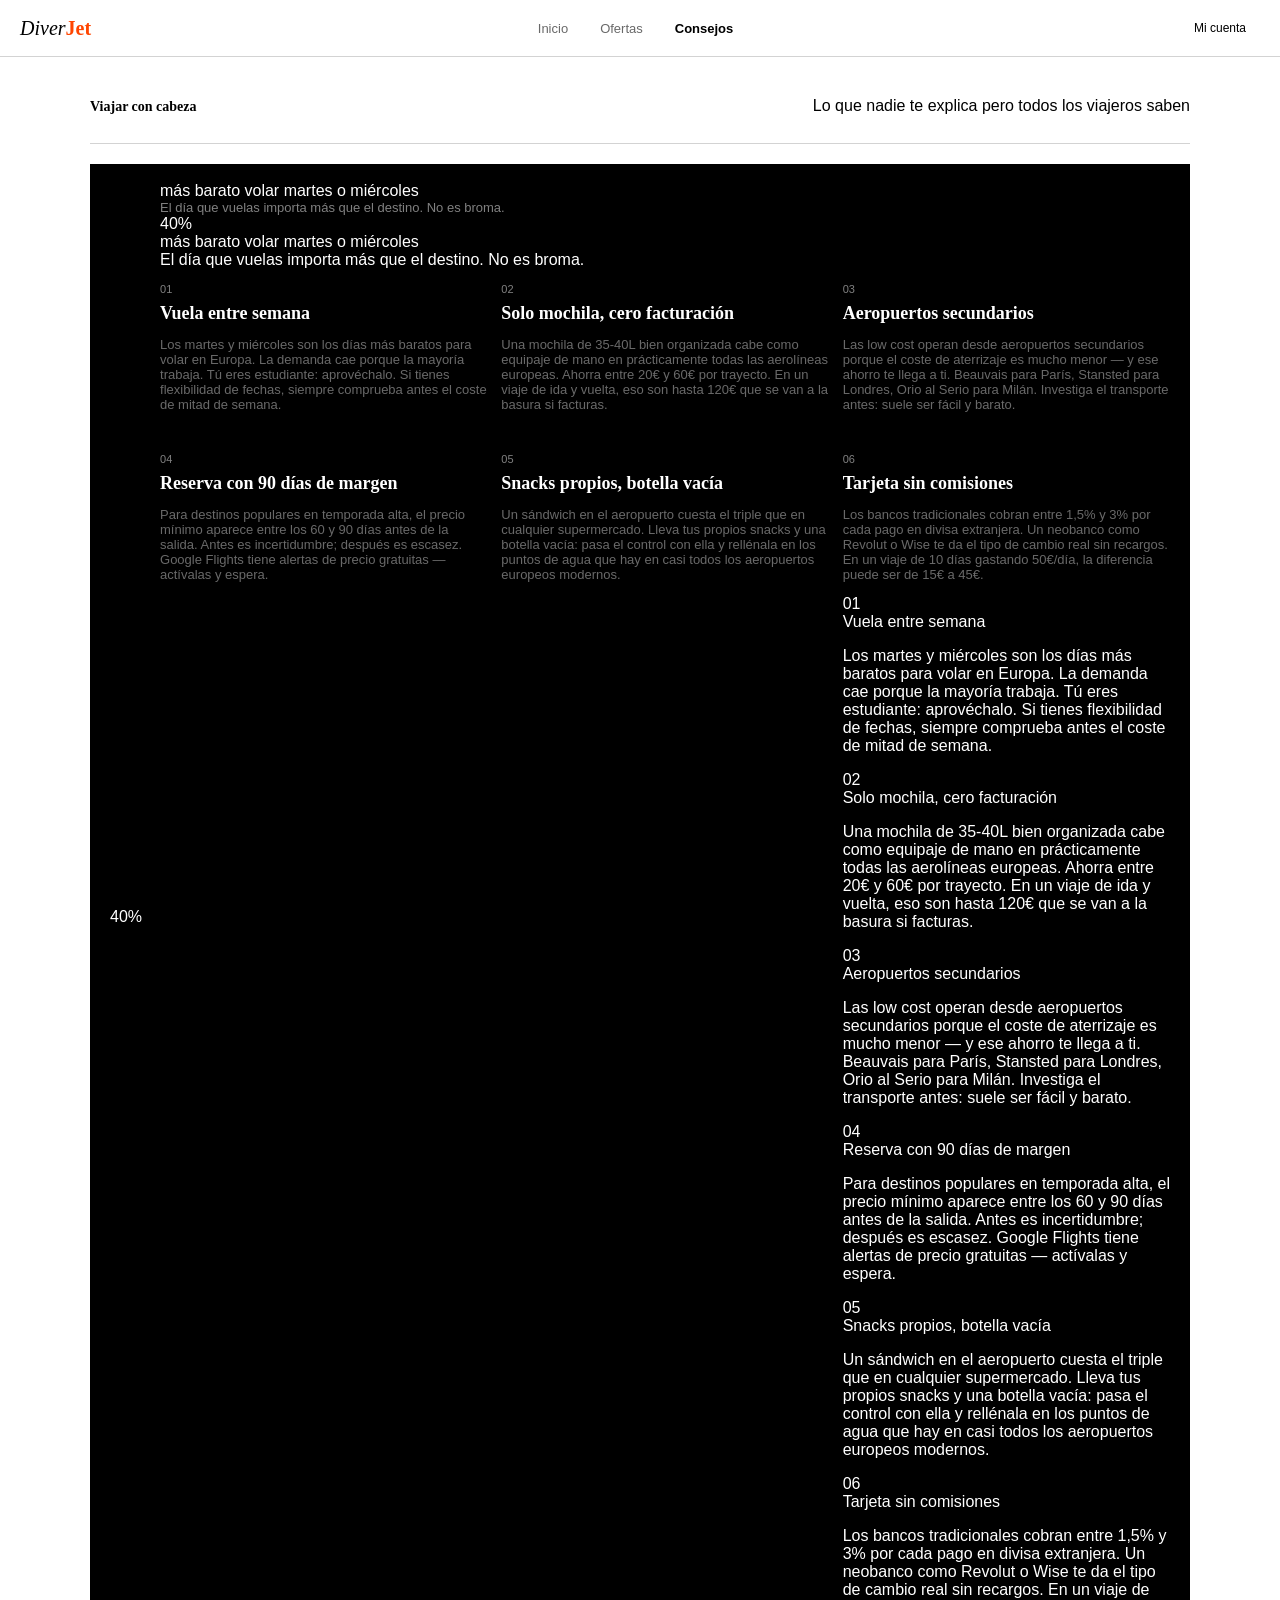
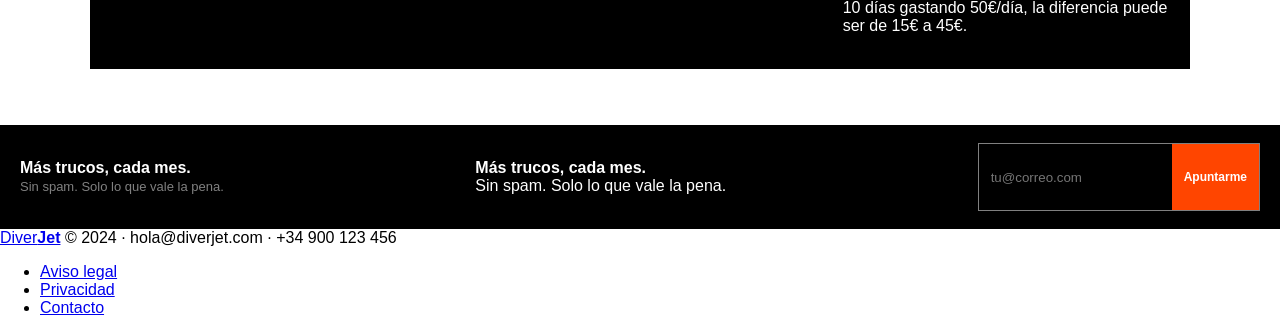
==== commit 477d8ee5: "Merge branch 'WEB-SIMPLE' into codex/remove-inline-styles-and-simplify-css-b3vh3b" ====
--- a/consejos.html
+++ b/consejos.html
@@ -30,6 +30,11 @@
     <div>
       <div class="resumen-titulo">más barato volar martes o miércoles</div>
       <div class="mini">El día que vuelas importa más que el destino. No es broma.</div>
+  <div class="tip-stat">
+    <div class="tip-stat-num">40%</div>
+    <div>
+      <div class="tip-stat-title">más barato volar martes o miércoles</div>
+      <div class="note">El día que vuelas importa más que el destino. No es broma.</div>
     </div>
   </div>
 
@@ -69,6 +74,40 @@
       <div class="tip-num">06</div>
       <div class="tip-titulo">Tarjeta sin comisiones</div>
       <p class="tip-texto">Los bancos tradicionales cobran entre 1,5% y 3% por cada pago en divisa extranjera. Un neobanco como Revolut o Wise te da el tipo de cambio real sin recargos. En un viaje de 10 días gastando 50€/día, la diferencia puede ser de 15€ a 45€.</p>
+    <div class="section-item">
+      <div class="section-num">01</div>
+      <div class="section-title">Vuela entre semana</div>
+      <p class="section-text">Los martes y miércoles son los días más baratos para volar en Europa. La demanda cae porque la mayoría trabaja. Tú eres estudiante: aprovéchalo. Si tienes flexibilidad de fechas, siempre comprueba antes el coste de mitad de semana.</p>
+    </div>
+
+    <div class="section-item">
+      <div class="section-num">02</div>
+      <div class="section-title">Solo mochila, cero facturación</div>
+      <p class="section-text">Una mochila de 35-40L bien organizada cabe como equipaje de mano en prácticamente todas las aerolíneas europeas. Ahorra entre 20€ y 60€ por trayecto. En un viaje de ida y vuelta, eso son hasta 120€ que se van a la basura si facturas.</p>
+    </div>
+
+    <div class="section-item">
+      <div class="section-num">03</div>
+      <div class="section-title">Aeropuertos secundarios</div>
+      <p class="section-text">Las low cost operan desde aeropuertos secundarios porque el coste de aterrizaje es mucho menor — y ese ahorro te llega a ti. Beauvais para París, Stansted para Londres, Orio al Serio para Milán. Investiga el transporte antes: suele ser fácil y barato.</p>
+    </div>
+
+    <div class="section-item">
+      <div class="section-num">04</div>
+      <div class="section-title">Reserva con 90 días de margen</div>
+      <p class="section-text">Para destinos populares en temporada alta, el precio mínimo aparece entre los 60 y 90 días antes de la salida. Antes es incertidumbre; después es escasez. Google Flights tiene alertas de precio gratuitas — actívalas y espera.</p>
+    </div>
+
+    <div class="section-item">
+      <div class="section-num">05</div>
+      <div class="section-title">Snacks propios, botella vacía</div>
+      <p class="section-text">Un sándwich en el aeropuerto cuesta el triple que en cualquier supermercado. Lleva tus propios snacks y una botella vacía: pasa el control con ella y rellénala en los puntos de agua que hay en casi todos los aeropuertos europeos modernos.</p>
+    </div>
+
+    <div class="section-item">
+      <div class="section-num">06</div>
+      <div class="section-title">Tarjeta sin comisiones</div>
+      <p class="section-text">Los bancos tradicionales cobran entre 1,5% y 3% por cada pago en divisa extranjera. Un neobanco como Revolut o Wise te da el tipo de cambio real sin recargos. En un viaje de 10 días gastando 50€/día, la diferencia puede ser de 15€ a 45€.</p>
     </div>
 
   </div>
@@ -76,6 +115,7 @@
 
 <div class="tira-negra">
   <p><b>Más trucos, cada mes.</b><br><span class="mini">Sin spam. Solo lo que vale la pena.</span></p>
+  <p><b>Más trucos, cada mes.</b><br><span class="note">Sin spam. Solo lo que vale la pena.</span></p>
   <div class="tira-form">
     <input type="email" placeholder="tu@correo.com">
     <button>Apuntarme</button>
--- a/estilo.css
+++ b/estilo.css
@@ -8,6 +8,8 @@
 body.auth {
   background: whitesmoke;
 }
+
+body.auth { background: var(--gris); }
 
 nav {
   height: 56px;
@@ -30,11 +32,14 @@
 
 .nav-centro { display: flex; gap: 8px; }
 
+.nav-centro { display: flex; gap: 8px; align-items: center; }
 .nav-centro a {
   text-decoration: none;
   color: dimgray;
   font-size: 13px;
   padding: 6px 10px;
+  padding: 6px 12px;
+  border-radius: 4px;
 }
 
 .nav-centro .activo { color: black; font-weight: bold; }
@@ -45,6 +50,9 @@
   text-decoration: none;
   color: black;
   font-size: 12px;
+  border: 1.5px solid var(--negro);
+  padding: 6px 14px;
+  white-space: nowrap;
 }
 
 main {
@@ -69,7 +77,12 @@
 .cab h2 {
   margin: 0;
   font-family: Georgia, serif;
-}
+.cab h1, .cab h2 {
+  font-family: var(--font-titulo);
+  font-size: 28px;
+  font-weight: bold;
+}
+.cab p { font-size: 13px; color: var(--gris-texto); }
 
 .cab p { margin: 0; font-size: 13px; color: dimgray; }
 
@@ -79,8 +92,9 @@
   border: 1px solid black;
   display: flex;
   margin-bottom: 22px;
-}
-
+  border: 1.5px solid var(--negro);
+  margin-bottom: 32px;
+}
 .buscador input {
   flex: 1;
   border: none;
@@ -88,6 +102,11 @@
   padding: 10px;
 }
 
+  border-right: 1px solid var(--gris-borde);
+  font-size: 14px;
+  background: var(--blanco);
+  min-width: 0;
+}
 .buscador button {
   border: none;
   background: black;
@@ -104,6 +123,14 @@
 }
 
 .of-grid { margin-bottom: 28px; }
+  font-weight: 700;
+  text-transform: uppercase;
+  letter-spacing: 0.8px;
+  cursor: pointer;
+}
+
+.grid { display: grid; grid-template-columns: repeat(3, 1fr); gap: 16px; }
+.grid-2 { grid-template-columns: repeat(2, 1fr); }
 
 .card {
   border: 1px solid lightgray;
@@ -113,6 +140,8 @@
 }
 
 .card-inv { background: black; color: white; }
+.card:hover { border-color: var(--negro); }
+.card-inv { background: var(--negro); color: var(--blanco); border-color: var(--negro); }
 
 .card-head {
   padding: 16px 16px 0;
@@ -135,6 +164,26 @@
 
 .card-inv .card-body { color: gray; }
 
+  align-items: flex-start;
+}
+.card-ciudad {
+  font-family: var(--font-titulo);
+  font-size: 22px;
+  font-weight: bold;
+  line-height: 1.1;
+}
+.card-precio {
+  font-family: var(--font-titulo);
+  font-size: 28px;
+  font-weight: bold;
+  color: var(--acento);
+  line-height: 1;
+}
+.airport { font-size: 11px; text-transform: uppercase; letter-spacing: 0.8px; color: #aaa; margin-top: 4px; }
+.card-inv .airport { color: #888; }
+
+.card-body { padding: 12px 20px; font-size: 13px; color: var(--gris-texto); flex: 1; }
+.card-inv .card-body { color: #aaa; }
 .card-pie {
   border-top: 1px solid lightgray;
   padding: 12px 16px;
@@ -182,6 +231,39 @@
 
 .mini { font-size: 13px; color: gray; }
 
+.card-meta { font-size: 11px; text-transform: uppercase; letter-spacing: 0.8px; color: #aaa; }
+
+.tag { display: inline-block; font-size: 10px; font-weight: 700; text-transform: uppercase; letter-spacing: 1px; padding: 3px 8px; }
+.tag-negro { background: var(--negro); color: var(--blanco); }
+.tag-acento { background: var(--acento); color: var(--blanco); }
+.tag-verde { background: #1a7a2e; color: #fff; }
+.tag-amarillo { background: #f59e0b; color: #fff; }
+
+.btn {
+  display: inline-block;
+  font-size: 12px;
+  font-weight: 700;
+  text-transform: uppercase;
+  letter-spacing: 0.8px;
+  padding: 8px 16px;
+  text-decoration: none;
+}
+.btn-negro { background: var(--negro); color: var(--blanco); }
+.btn-gris { background: var(--gris); color: var(--negro); border: 1px solid var(--gris-borde); }
+.btn-w { width: 100%; text-align: center; display: block; }
+.btn-lg { padding: 13px; }
+.btn-gap { margin-top: 4px; }
+
+.form-grupo { margin-bottom: 16px; }
+.form-grupo label { display: block; font-size: 11px; font-weight: 700; text-transform: uppercase; letter-spacing: 0.8px; margin-bottom: 6px; }
+.form-grupo input {
+  width: 100%;
+  padding: 11px 14px;
+  border: 1.5px solid var(--gris-borde);
+  font-size: 14px;
+  background: var(--blanco);
+}
+
 .tira-negra {
   background: black;
   color: white;
@@ -219,6 +301,16 @@
 
 .auth-wrap,
 .reg-wrap2 {
+.tira-negra p { font-size: 14px; }
+.tira-negra p b { font-family: var(--font-titulo); font-style: italic; font-size: 18px; }
+.note { font-size: 13px; color: #aaa; }
+.tira-form { display: flex; border: 1px solid rgba(255,255,255,0.2); }
+.tira-form input { padding: 9px 14px; background: transparent; border: none; color: var(--blanco); font-size: 13px; width: 220px; }
+.tira-form button { padding: 9px 16px; background: var(--acento); border: none; color: #fff; font-size: 12px; font-weight: 700; text-transform: uppercase; letter-spacing: 0.8px; cursor: pointer; }
+
+.pie {
+  border-top: 1px solid var(--gris-borde);
+  padding: 16px 32px;
   display: flex;
   justify-content: center;
   padding: 36px 16px;
@@ -314,6 +406,78 @@
 .precio-pagado { color: dimgray; }
 .hora { font-size: 11px; color: orange; font-weight: bold; }
 
+.pie-logo { font-family: var(--font-titulo); font-style: italic; font-weight: bold; font-size: 16px; color: var(--negro); text-decoration: none; }
+.pie-logo b { color: var(--acento); font-style: normal; }
+.pie-links { display: flex; gap: 20px; list-style: none; }
+.pie-links a { color: var(--gris-texto); text-decoration: none; font-size: 11px; text-transform: uppercase; letter-spacing: 0.5px; }
+
+/* utilidades */
+.mt-8 { margin-top: 8px; }
+.mb-32 { margin-bottom: 32px; }
+.mb-8 { margin-bottom: 8px; }
+.link-muted { font-size: 13px; color: var(--gris-texto); text-decoration: none; }
+.section-item { border-top: 2px solid var(--negro); padding-top: 14px; }
+.section-num { font-size: 11px; color: #aaa; text-transform: uppercase; letter-spacing: 1px; margin-bottom: 8px; }
+.section-title { font-family: var(--font-titulo); font-size: 18px; font-weight: bold; margin-bottom: 10px; }
+.section-text { font-size: 13px; color: var(--gris-texto); line-height: 1.6; }
+.home .section-title { font-size: 17px; margin-bottom: 8px; }
+.home .section-text { line-height: 1.5; }
+
+/* login */
+.login-wrap { flex: 1; display: flex; align-items: center; justify-content: center; padding: 40px 16px; }
+.login-box { background: var(--blanco); border: 1px solid var(--gris-borde); padding: 40px 36px; width: 100%; max-width: 400px; }
+.login-titulo { font-family: var(--font-titulo); font-size: 26px; font-weight: bold; margin-bottom: 4px; }
+.login-sub { font-size: 13px; color: var(--gris-texto); margin-bottom: 28px; }
+.divider { height: 1px; background: var(--gris-borde); margin: 24px 0; }
+.forgot { display: block; text-align: right; font-size: 12px; color: var(--gris-texto); text-decoration: none; margin-top: -8px; margin-bottom: 20px; }
+.login-pie { font-size: 13px; color: var(--gris-texto); text-align: center; }
+.login-pie a { color: var(--negro); font-weight: 700; text-decoration: none; }
+
+/* registro */
+.reg-wrap { flex: 1; display: flex; justify-content: center; padding: 40px 16px; }
+.reg-pitch { background: var(--negro); color: var(--blanco); padding: 40px 36px; width: 320px; display: flex; flex-direction: column; justify-content: center; gap: 20px; }
+.reg-pitch h2 { font-family: var(--font-titulo); font-size: 26px; font-weight: bold; line-height: 1.2; }
+.reg-pitch h2 em { color: var(--acento); }
+.pitch-list { list-style: none; display: flex; flex-direction: column; gap: 12px; }
+.pitch-list li { font-size: 13px; color: #aaa; display: flex; gap: 10px; }
+.pitch-list li::before { content: '→'; color: var(--acento); }
+.reg-box { background: var(--blanco); border: 1px solid var(--gris-borde); border-left: none; padding: 40px 36px; width: 380px; }
+.reg-titulo { font-family: var(--font-titulo); font-size: 24px; font-weight: bold; margin-bottom: 4px; }
+.reg-sub, .reg-pie { font-size: 13px; color: var(--gris-texto); }
+.reg-sub { margin-bottom: 24px; }
+.reg-pie { text-align: center; margin-top: 20px; }
+.reg-pie a { color: var(--negro); font-weight: 700; text-decoration: none; }
+
+/* ofertas */
+.filtros { display: flex; gap: 8px; margin-bottom: 20px; flex-wrap: wrap; align-items: center; }
+.filtro-label { font-size: 11px; font-weight: 700; text-transform: uppercase; letter-spacing: 0.8px; color: var(--gris-texto); }
+.filtro-btn { font-size: 12px; padding: 5px 12px; border: 1px solid var(--gris-borde); background: var(--blanco); }
+.filtro-btn.on { background: var(--negro); color: var(--blanco); border-color: var(--negro); }
+.contador { font-size: 12px; color: var(--gris-texto); margin-bottom: 16px; }
+.contador b { color: var(--negro); }
+
+/* consejos */
+.tip-stat { background: var(--negro); color: var(--blanco); padding: 20px 24px; margin-bottom: 24px; display: flex; align-items: center; gap: 24px; flex-wrap: wrap; }
+.tip-stat-num { font-family: var(--font-titulo); font-size: 52px; font-weight: bold; color: var(--acento); line-height: 1; }
+.tip-stat-title { font-family: var(--font-titulo); font-size: 18px; font-weight: bold; margin-bottom: 4px; }
+
+/* perfil */
+.subhead { font-size: 11px; font-weight: 700; text-transform: uppercase; letter-spacing: 1px; color: var(--gris-texto); margin-bottom: 12px; display: flex; align-items: center; gap: 10px; }
+.subhead.mt { margin-top: 28px; }
+.subhead .line { flex: 1; height: 1px; background: var(--gris-borde); display: block; }
+.viaje-row { border: 1px solid var(--gris-borde); padding: 20px; display: flex; justify-content: space-between; align-items: center; gap: 16px; flex-wrap: wrap; margin-bottom: 8px; }
+.viaje-row.alerta { border-color: #f59e0b; border-width: 1.5px; }
+.viaje-info { display: flex; gap: 16px; align-items: center; flex: 1; min-width: 0; }
+.viaje-iata { width: 60px; height: 60px; background: var(--negro); color: var(--blanco); display: flex; flex-direction: column; align-items: center; justify-content: center; font-size: 14px; font-weight: 700; letter-spacing: 1px; }
+.viaje-iata small { font-size: 9px; color: #aaa; }
+.viaje-titulo { font-family: var(--font-titulo); font-size: 18px; font-weight: bold; margin-bottom: 4px; display: flex; gap: 8px; flex-wrap: wrap; }
+.viaje-detalle { font-size: 13px; color: var(--gris-texto); }
+.viaje-link { font-size: 12px; font-weight: 700; color: var(--negro); text-decoration: none; border-bottom: 1px solid var(--negro); margin-top: 6px; display: inline-block; }
+.viaje-accion { text-align: right; }
+.viaje-precio { font-family: var(--font-titulo); font-size: 28px; font-weight: bold; margin-bottom: 8px; }
+.viaje-precio-pagado { color: var(--gris-texto); }
+.timer { font-size: 11px; color: #f59e0b; font-weight: 700; text-transform: uppercase; letter-spacing: 0.5px; margin-bottom: 8px; }
+
 @media (max-width: 900px) {
   .grid { grid-template-columns: repeat(2, 1fr); }
 }
@@ -323,6 +487,12 @@
   .reg-side,
   .reg-box2 { width: 100%; }
   .reg-box2 { border-left: 1px solid lightgray; border-top: none; }
+}
+
+@media (max-width: 720px) {
+  .reg-wrap { flex-direction: column; padding: 20px 16px; }
+  .reg-pitch, .reg-box { width: 100%; }
+  .reg-box { border-left: 1px solid var(--gris-borde); border-top: none; }
 }
 
 @media (max-width: 600px) {
